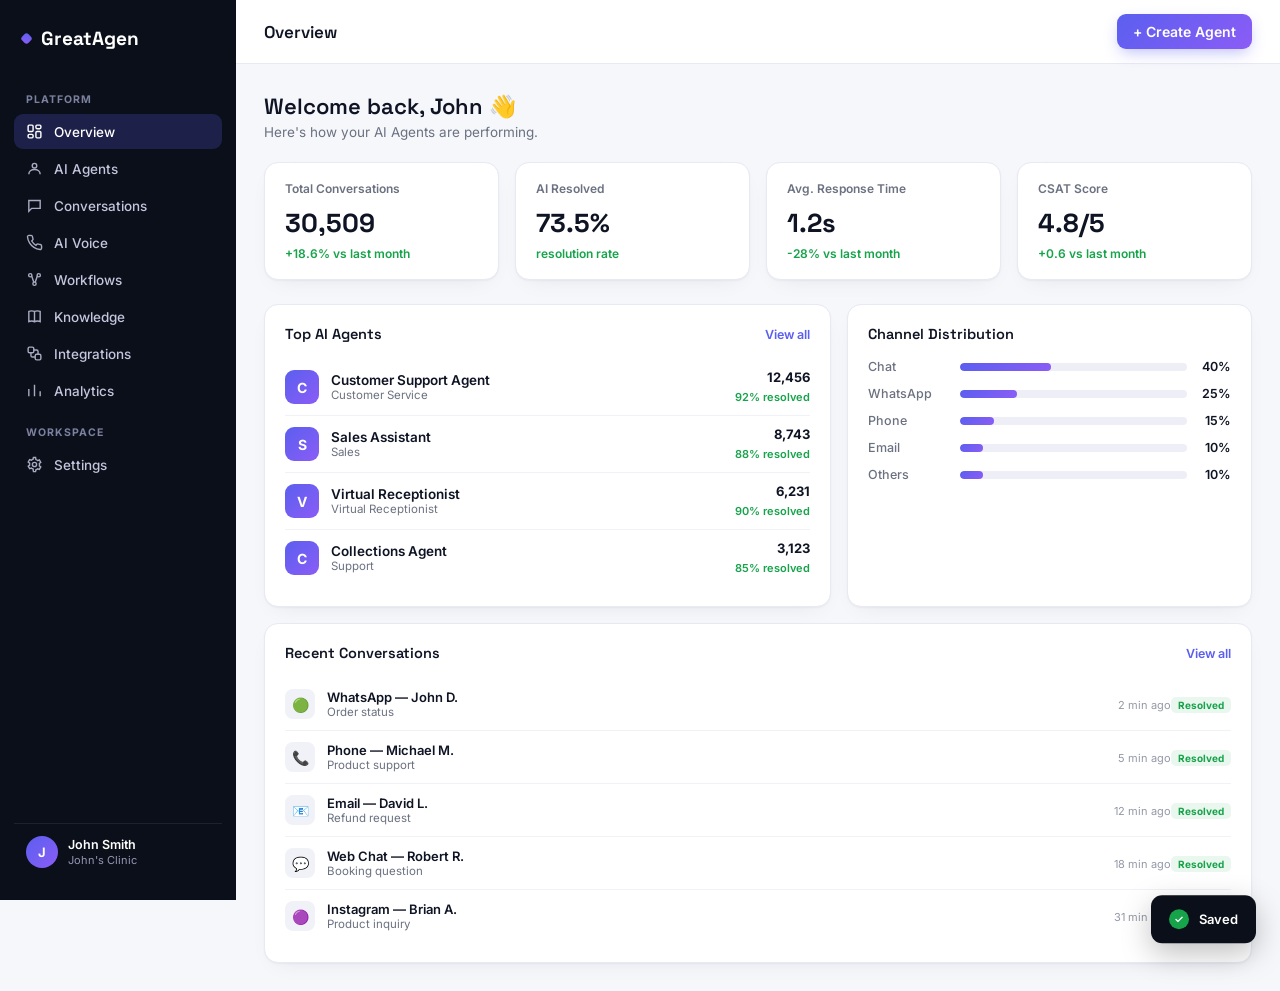
==== index.html @ 6d29c88a "Harden website knowledge extract against proxy 429 rate limits. Add multiple fetch fallbacks, short " ====
<!DOCTYPE html>
<html lang="en">
<head>
<meta charset="UTF-8">
<meta name="viewport" content="width=device-width, initial-scale=1.0">
<title>GreatAgen — Dashboard</title>
<link rel="preconnect" href="https://fonts.googleapis.com">
<link href="https://fonts.googleapis.com/css2?family=Space+Grotesk:wght@500;600;700&family=Inter:wght@400;500;600;700&display=swap" rel="stylesheet">
<link rel="stylesheet" href="css/styles.css">
</head>
<body>

<div id="screen-app">
  <aside class="sidebar">
    <div class="brand"><span class="dot"></span> GreatAgen</div>
    <div class="nav-group-label">Platform</div>
    <div class="nav-item active" data-page="overview" onclick="goPage('overview')">
      <svg viewBox="0 0 24 24" fill="none" stroke="currentColor" stroke-width="2"><rect x="3" y="3" width="7" height="9" rx="1.5"/><rect x="14" y="3" width="7" height="5" rx="1.5"/><rect x="14" y="12" width="7" height="9" rx="1.5"/><rect x="3" y="16" width="7" height="5" rx="1.5"/></svg>
      Overview
    </div>
    <div class="nav-item" data-page="agents" onclick="goPage('agents')">
      <svg viewBox="0 0 24 24" fill="none" stroke="currentColor" stroke-width="2"><circle cx="12" cy="8" r="3.2"/><path d="M4 20c0-4 3.5-6.5 8-6.5s8 2.5 8 6.5"/></svg>
      AI Agents
    </div>
    <div class="nav-item" data-page="conversations" onclick="goPage('conversations')">
      <svg viewBox="0 0 24 24" fill="none" stroke="currentColor" stroke-width="2"><path d="M4 5h16v11H8l-4 4V5z"/></svg>
      Conversations
    </div>
    <div class="nav-item" data-page="voice" onclick="goPage('voice')">
      <svg viewBox="0 0 24 24" fill="none" stroke="currentColor" stroke-width="2"><path d="M22 16.92v3a2 2 0 01-2.18 2 19.79 19.79 0 01-8.63-3.07 19.5 19.5 0 01-6-6 19.79 19.79 0 01-3.07-8.67A2 2 0 014.11 2h3a2 2 0 012 1.72c.127.96.361 1.903.7 2.81a2 2 0 01-.45 2.11L8.09 9.91a16 16 0 006 6l1.27-1.27a2 2 0 012.11-.45c.907.339 1.85.573 2.81.7A2 2 0 0122 16.92z"/></svg>
      AI Voice
    </div>
    <div class="nav-item" data-page="workflows" onclick="goPage('workflows')">
      <svg viewBox="0 0 24 24" fill="none" stroke="currentColor" stroke-width="2"><circle cx="6" cy="6" r="2.3"/><circle cx="18" cy="6" r="2.3"/><circle cx="12" cy="18" r="2.3"/><path d="M8 7l3 9M16 7l-3 9"/></svg>
      Workflows
    </div>
    <div class="nav-item" data-page="knowledge" onclick="goPage('knowledge')">
      <svg viewBox="0 0 24 24" fill="none" stroke="currentColor" stroke-width="2"><path d="M4 4.8c2.6-1 5.4-1 8 0v14.4c-2.6-1-5.4-1-8 0V4.8zM20 4.8c-2.6-1-5.4-1-8 0v14.4c2.6-1 5.4-1 8 0V4.8z"/></svg>
      Knowledge
    </div>
    <div class="nav-item" data-page="integrations" onclick="goPage('integrations')">
      <svg viewBox="0 0 24 24" fill="none" stroke="currentColor" stroke-width="2"><rect x="3" y="3" width="8" height="8" rx="2"/><rect x="13" y="13" width="8" height="8" rx="2"/><path d="M11 7h4a2 2 0 012 2v4M13 17H9a2 2 0 01-2-2V11"/></svg>
      Integrations
    </div>
    <div class="nav-item" data-page="analytics" onclick="goPage('analytics')">
      <svg viewBox="0 0 24 24" fill="none" stroke="currentColor" stroke-width="2"><path d="M4 20V10M12 20V4M20 20v-7"/></svg>
      Analytics
    </div>
    <div class="nav-group-label">Workspace</div>
    <div class="nav-item" data-page="settings" onclick="goPage('settings')">
      <svg viewBox="0 0 24 24" fill="none" stroke="currentColor" stroke-width="2"><circle cx="12" cy="12" r="3"/><path d="M19 12a7 7 0 00-.15-1.45l2-1.55-2-3.46-2.36.95a7 7 0 00-2.5-1.45L13.5 2h-3l-.5 2.54a7 7 0 00-2.5 1.45L5.15 5 3.15 8.46l2 1.55a7 7 0 000 2.9l-2 1.55 2 3.46 2.35-.95a7 7 0 002.5 1.45L10.5 22h3l.5-2.54a7 7 0 002.5-1.45l2.36.95 2-3.46-2-1.55c.1-.47.15-.96.15-1.45z"/></svg>
      Settings
    </div>
    <div class="sidebar-foot">
      <div class="avatar">J</div>
      <div class="who">John Smith<span>John's Clinic</span></div>
    </div>
  </aside>

  <div class="main">
    <div class="topbar">
      <h1 id="topbar-title">Overview</h1>
      <button class="btn btn-primary" style="width:auto; padding:9px 16px;" onclick="openWizard()">+ Create Agent</button>
    </div>

    <div class="page-content">

      <!-- OVERVIEW -->
      <div id="page-overview" class="page">
        <div class="page-header"><div><h2>Welcome back, John 👋</h2><p>Here's how your AI Agents are performing.</p></div></div>
        <div class="stat-grid">
          <div class="stat-card"><div class="label">Total Conversations</div><div class="value" id="kpi-conv">0</div><div class="delta up">+18.6% vs last month</div></div>
          <div class="stat-card"><div class="label">AI Resolved</div><div class="value">73.5%</div><div class="delta up">resolution rate</div></div>
          <div class="stat-card"><div class="label">Avg. Response Time</div><div class="value">1.2s</div><div class="delta up">-28% vs last month</div></div>
          <div class="stat-card"><div class="label">CSAT Score</div><div class="value">4.8/5</div><div class="delta up">+0.6 vs last month</div></div>
        </div>
        <div class="grid-2">
          <div class="card">
            <div class="card-head"><h3>Top AI Agents</h3><a onclick="goPage('agents')">View all</a></div>
            <div id="top-agents-list"></div>
          </div>
          <div class="card">
            <div class="card-head"><h3>Channel Distribution</h3></div>
            <div class="bar-row"><span class="bar-label">Chat</span><div class="bar-track"><div class="bar-fill" style="width:40%"></div></div><span class="bar-pct">40%</span></div>
            <div class="bar-row"><span class="bar-label">WhatsApp</span><div class="bar-track"><div class="bar-fill" style="width:25%"></div></div><span class="bar-pct">25%</span></div>
            <div class="bar-row"><span class="bar-label">Phone</span><div class="bar-track"><div class="bar-fill" style="width:15%"></div></div><span class="bar-pct">15%</span></div>
            <div class="bar-row"><span class="bar-label">Email</span><div class="bar-track"><div class="bar-fill" style="width:10%"></div></div><span class="bar-pct">10%</span></div>
            <div class="bar-row"><span class="bar-label">Others</span><div class="bar-track"><div class="bar-fill" style="width:10%"></div></div><span class="bar-pct">10%</span></div>
          </div>
        </div>
        <div class="card" style="margin-top:16px;">
          <div class="card-head"><h3>Recent Conversations</h3><a onclick="goPage('conversations')">View all</a></div>
          <div id="recent-conv-list"></div>
        </div>
      </div>

      <!-- AGENTS LIST -->
      <div id="page-agents" class="page hidden">
        <div class="page-header">
          <div><h2>AI Agents</h2><p>Create and manage the agents working for your business.</p></div>
          <button class="btn btn-primary" style="width:auto; padding:10px 18px;" onclick="openWizard()">+ Create Agent</button>
        </div>
        <div class="agents-grid" id="agents-grid"></div>
      </div>

      <!-- AGENT DETAIL -->
      <div id="page-agent-detail" class="page hidden">
        <div class="back-link" onclick="goPage('agents')">← Back to AI Agents</div>
        <div class="detail-header">
          <div class="detail-avatar" id="detail-avatar">C</div>
          <div>
            <h2 id="detail-name">Agent Name</h2>
            <div class="sub" id="detail-sub">Role · Industry</div>
          </div>
          <button class="btn btn-danger btn-sm" style="margin-left:auto;" onclick="deleteAgent(activeDetailId)">Delete agent</button>
        </div>
        <div class="detail-tabs">
          <button class="detail-tab active" data-tab="edit" onclick="detailTab('edit')">Edit</button>
          <button class="detail-tab" data-tab="channels" onclick="detailTab('channels')">Channels</button>
          <button class="detail-tab" data-tab="voice" onclick="detailTab('voice')">Voice</button>
          <button class="detail-tab" data-tab="knowledge" onclick="detailTab('knowledge')">Knowledge</button>
          <button class="detail-tab" data-tab="analytics" onclick="detailTab('analytics')">Analytics</button>
        </div>

        <div class="detail-tab-panel active" id="tab-edit">
          <div class="wizard-body" style="padding:0; grid-template-columns:1.35fr 1fr;">
            <div>
              <div class="row-2">
                <div class="field"><label>Agent name</label><input type="text" id="e-name"></div>
                <div class="field"><label>Role</label>
                  <select id="e-role" onchange="editPreviewUpdate()">
                    <option>Customer Service</option><option>Sales</option>
                    <option>Inbound Call Agent</option><option>Outbound Call Agent</option>
                    <option>Virtual Receptionist</option>
                    <option>Receptionist</option><option>HR</option><option>Appointment Booking</option>
                    <option>Support</option><option>Task Manager</option>
                  </select>
                </div>
              </div>
              <div class="row-2">
                <div class="field"><label>Industry</label>
                  <select id="e-industry" onchange="editPreviewUpdate()">
                    <option>Restaurant</option><option>Clinic</option><option>Real Estate</option><option>E-commerce</option>
                    <option>Education</option><option>Legal</option><option>Finance</option><option>Construction</option>
                  </select>
                </div>
                <div class="field"><label>Language</label>
                  <select id="e-lang" onchange="editPreviewUpdate()">
                    <option>English</option><option>English (UK)</option><option>Urdu</option><option>Arabic</option><option>Spanish</option><option>French</option>
                  </select>
                </div>
              </div>
              <div class="field"><label>Voice</label>
                <select id="e-voice" onchange="editPreviewUpdate()">
                  <option>Emma (Natural)</option><option>James (Professional)</option><option>Sofia (Friendly)</option><option>Marcus (Calm)</option>
                </select>
              </div>
              <button class="btn btn-primary" style="width:auto; padding:11px 22px;" onclick="saveEdit()">Save changes</button>
            </div>
            <div class="preview-panel">
              <div class="preview-panel-label" id="e-preview-label">Live Preview</div>
              <div class="preview-chat" id="e-preview-chat">
                <div class="ph"><span class="role-name" id="e-preview-voice">Emma</span>&nbsp;· <span id="e-preview-lang">English</span></div>
                <div class="pb" id="e-preview-body"></div>
              </div>
              <div class="preview-call hidden" id="e-preview-call">
                <div class="pv-call-inner">
                  <div class="pv-call-pulse" aria-hidden="true"></div>
                  <div class="pv-call-dir" id="e-call-dir">Incoming Call</div>
                  <div class="pv-call-number" id="e-call-number">+1 (555) 010-2001</div>
                  <div class="pv-call-agent" id="e-call-agent">Emma · English</div>
                  <div class="pv-call-status" id="e-call-status">Ringing…</div>
                  <div class="pv-call-transcript" id="e-call-transcript"></div>
                  <div class="pv-call-actions" id="e-call-actions">
                    <span class="pv-call-pill decline">Decline</span>
                    <span class="pv-call-pill accept">Accept</span>
                  </div>
                </div>
              </div>
            </div>
          </div>
        </div>

        <div class="detail-tab-panel" id="tab-channels">
          <div class="demo-banner" id="channels-demo-banner">Demo mode — WhatsApp send/receive is simulated for client demos. Production needs Meta Cloud API.</div>

          <!-- Call agents: Voice / Phone connect (no website chat embed) -->
          <div id="channels-voice-connect" class="hidden">
            <div class="voice-enable-bar card">
              <div class="voice-enable-left">
                <div class="voice-logo">📞</div>
                <div>
                  <h3>Voice connect <span class="soon-pill" style="background:#EEF0FF;color:var(--indigo);">Demo</span></h3>
                  <p class="hint-text" style="margin:4px 0 0;" id="ch-voice-lead">Connect this call agent to inbound answering and outbound dialing.</p>
                </div>
              </div>
              <div class="voice-enable-actions">
                <label class="voice-toggle"><input type="checkbox" id="ch-voice-inbound" onchange="toggleVoiceInbound(this.checked)"> Inbound</label>
                <label class="voice-toggle"><input type="checkbox" id="ch-voice-outbound" onchange="toggleVoiceOutbound(this.checked)"> Outbound</label>
                <span class="wa-status" id="ch-voice-status-pill">Off</span>
              </div>
            </div>
            <div class="grid-2" style="margin-top:16px;">
              <div class="card">
                <div class="card-head"><h3>Phone number (demo)</h3></div>
                <p class="hint-text" style="margin-top:0;">Demo DID for this call agent. Production would provision a real number via Twilio or similar.</p>
                <div class="field" style="margin-top:12px;">
                  <label>Assigned number</label>
                  <input type="text" id="ch-voice-phone" value="+1 (555) 010-VOICE" readonly>
                </div>
                <div class="embed-meta" id="ch-voice-meta" style="margin-top:12px;"></div>
              </div>
              <div class="card">
                <div class="card-head"><h3>Test calls</h3></div>
                <p class="hint-text" style="margin-top:0;">Simulate live voice sessions — results appear as Phone threads in the omni inbox.</p>
                <div class="embed-actions" style="margin-top:14px;">
                  <button class="btn btn-primary btn-sm" id="ch-sim-in" onclick="simulateIncomingCall()">Simulate incoming call</button>
                  <button class="btn btn-outline btn-sm" id="ch-sim-out" onclick="simulateOutboundCall()">Simulate outbound call</button>
                </div>
                <div class="embed-actions" style="margin-top:8px;">
                  <button class="btn btn-ghost btn-sm" onclick="detailTab('voice')">Open Voice tab</button>
                  <button class="btn btn-ghost btn-sm" onclick="goPage('voice')">Open AI Voice</button>
                  <button class="btn btn-ghost btn-sm" onclick="goPage('conversations')">Open omni inbox</button>
                </div>
              </div>
            </div>
          </div>

          <!-- Messaging agents: website embed + WhatsApp -->
          <div id="channels-messaging">
            <div class="grid-2" style="margin-bottom:16px;">
              <div class="card">
                <div class="card-head"><h3>Website embed</h3></div>
                <p class="hint-text" style="margin-top:0;">Paste this code before <code>&lt;/body&gt;</code> on your website. A chat widget will appear for this agent.</p>
                <div class="field" style="margin-top:14px;">
                  <label>Embed code</label>
                  <textarea id="embed-code" class="embed-code" readonly rows="4"></textarea>
                </div>
                <div class="embed-actions">
                  <button class="btn btn-primary btn-sm" onclick="copyEmbedCode()">Copy embed code</button>
                  <a class="btn btn-outline btn-sm" id="embed-preview-link" href="widget-demo.html" target="_blank" rel="noopener">Open live preview</a>
                </div>
                <div class="embed-meta" id="embed-meta"></div>
              </div>
              <div class="card">
                <div class="card-head"><h3>Widget preview</h3></div>
                <p class="hint-text" style="margin-top:0;">How the chat bubble looks on your site.</p>
                <div class="widget-preview-frame" id="widget-preview-frame">
                  <div class="wp-site">
                    <div class="wp-bar"></div>
                    <div class="wp-lines"><span></span><span></span><span></span></div>
                  </div>
                  <button type="button" class="wp-bubble" id="wp-bubble" aria-label="Open chat">💬</button>
                  <div class="wp-chat hidden" id="wp-chat">
                    <div class="wp-chat-head">
                      <div>
                        <div class="wp-chat-title" id="wp-chat-title">Agent</div>
                        <div class="wp-chat-sub" id="wp-chat-sub">Online</div>
                      </div>
                      <button type="button" class="wp-chat-close" onclick="toggleWidgetPreview(false)">✕</button>
                    </div>
                    <div class="wp-chat-body" id="wp-chat-body"></div>
                    <div class="wp-chat-foot">
                      <input type="text" id="wp-chat-input" placeholder="Type a message…" onkeydown="if(event.key==='Enter')sendWidgetPreview()">
                      <button type="button" class="btn btn-primary btn-sm" onclick="sendWidgetPreview()">Send</button>
                    </div>
                  </div>
                </div>
              </div>
            </div>
            <div class="card wa-connect-card">
              <div class="wa-connect-top">
                <div class="wa-logo">WA</div>
                <div>
                  <h3>WhatsApp <span class="soon-pill" style="background:#E8F8EF;color:#128C7E;">Demo</span></h3>
                  <p class="hint-text" style="margin:4px 0 0;">Connect a demo number so this omni agent can send &amp; receive WhatsApp messages in the inbox.</p>
                </div>
                <div class="wa-status" id="wa-status-pill">Disconnected</div>
              </div>
              <div class="row-2" style="margin-top:16px;">
                <div class="field" style="margin-bottom:0;">
                  <label>Business phone (demo)</label>
                  <input type="text" id="wa-phone" placeholder="+1 555 010 2001">
                </div>
                <div class="field" style="margin-bottom:0;">
                  <label>Auto-reply with AI</label>
                  <select id="wa-autoreply">
                    <option value="on">On — reply from knowledge</option>
                    <option value="off">Off — manual only</option>
                  </select>
                </div>
              </div>
              <div class="embed-actions" style="margin-top:14px;">
                <button class="btn btn-primary btn-sm" id="wa-connect-btn" onclick="toggleWhatsAppDemo()">Connect WhatsApp</button>
                <button class="btn btn-outline btn-sm" onclick="simulateWhatsAppIncoming()">Simulate incoming message</button>
                <button class="btn btn-ghost btn-sm" onclick="goPage('conversations')">Open omni inbox</button>
              </div>
            </div>
          </div>
        </div>
        <div class="detail-tab-panel" id="tab-voice">
          <div class="demo-banner">Demo mode — AI Voice First is simulated for client demos. Production needs a telephony provider (e.g. Twilio).</div>
          <div class="voice-enable-bar card">
            <div class="voice-enable-left">
              <div class="voice-logo">📞</div>
              <div>
                <h3>AI Voice First <span class="soon-pill" style="background:#EEF0FF;color:var(--indigo);">Demo</span></h3>
                <p class="hint-text" style="margin:4px 0 0;">Enable inbound answering and outbound campaigns for this agent.</p>
              </div>
            </div>
            <div class="voice-enable-actions">
              <label class="voice-toggle"><input type="checkbox" id="voice-inbound-toggle" onchange="toggleVoiceInbound(this.checked)"> Inbound</label>
              <label class="voice-toggle"><input type="checkbox" id="voice-outbound-toggle" onchange="toggleVoiceOutbound(this.checked)"> Outbound</label>
              <span class="wa-status" id="voice-status-pill">Off</span>
            </div>
          </div>
          <div class="grid-2" style="margin-top:16px;">
            <div class="card">
              <div class="card-head"><h3>Inbound Calls</h3></div>
              <ul class="voice-feature-list">
                <li>Answers incoming calls</li>
                <li>Understands natural language</li>
                <li>Identifies the caller</li>
                <li>Speaks with natural human-like voice</li>
                <li>Executes business actions</li>
                <li>Transfers to human when needed</li>
                <li>Summarizes &amp; updates systems</li>
              </ul>
              <div class="embed-actions" style="margin-top:14px;">
                <button class="btn btn-primary btn-sm" onclick="simulateIncomingCall()">Simulate incoming call</button>
              </div>
            </div>
            <div class="card">
              <div class="card-head"><h3>Outbound Calls</h3></div>
              <ul class="voice-feature-list">
                <li>Sales campaigns</li>
                <li>Lead follow-ups</li>
                <li>Appointment scheduling</li>
                <li>Reminders</li>
                <li>Collections</li>
                <li>Satisfaction surveys</li>
                <li>Subscription renewals</li>
                <li>Post-purchase follow-ups</li>
              </ul>
              <div class="embed-actions" style="margin-top:14px;">
                <button class="btn btn-outline btn-sm" onclick="simulateOutboundCall()">Simulate outbound call</button>
              </div>
            </div>
          </div>
          <div class="card" style="margin-top:16px;">
            <div class="card-head">
              <h3>Call Campaign</h3>
              <span class="soon-pill" style="background:#EEF0FF;color:var(--indigo); margin-left:0;">Demo</span>
            </div>
            <div class="campaign-grid">
              <div class="campaign-stat"><span class="cl">Campaign</span><b id="camp-name">Renewal Campaign</b></div>
              <div class="campaign-stat"><span class="cl">Audience</span><b id="camp-audience">Expiring in 30 days</b></div>
              <div class="campaign-stat"><span class="cl">Total Calls</span><b id="camp-total">1,250</b></div>
              <div class="campaign-stat"><span class="cl">Completed</span><b id="camp-done">1,024 <span class="pct">(82%)</span></b></div>
              <div class="campaign-stat"><span class="cl">Successful</span><b id="camp-ok">627 <span class="pct">(50%)</span></b></div>
            </div>
            <div class="field" style="margin-top:14px; max-width:320px;">
              <label>Campaign type</label>
              <select id="camp-type" onchange="updateCampaignType()">
                <option>Renewal Campaign</option>
                <option>Lead Follow-up</option>
                <option>Appointment Reminders</option>
                <option>Collections</option>
                <option>Satisfaction Survey</option>
              </select>
            </div>
            <div class="embed-actions" style="margin-top:14px;">
              <button class="btn btn-primary btn-sm" id="camp-start-btn" onclick="startCallCampaign()">Start Campaign</button>
              <button class="btn btn-ghost btn-sm" onclick="goPage('conversations')">View call logs in inbox</button>
            </div>
            <p class="hint-text" id="camp-run-note" style="display:none;">Campaign running (demo) — call results appear in Omni inbox as Phone threads.</p>
          </div>
        </div>
        <div class="detail-tab-panel" id="tab-knowledge">
          <div class="card">
            <div class="card-head"><h3>Knowledge sources</h3></div>
            <div id="detail-source-list"></div>
            <div class="field" style="margin-top:16px;">
              <label>Website URL</label>
              <div class="url-row">
                <input type="url" id="detail-url" placeholder="https://yourbusiness.com" onkeydown="if(event.key==='Enter')addDetailUrl()">
                <button class="btn btn-primary btn-sm" id="detail-url-btn" onclick="addDetailUrl()">Extract</button>
              </div>
            </div>
            <div class="dropzone" style="margin-top:10px;" onclick="document.getElementById('detail-file').click()">
              <b>Click to upload, or drag file here</b>
              PDF or DOCX — up to 20MB
            </div>
            <input type="file" id="detail-file" class="hidden" onchange="addDetailFile(event)">
            <div class="field" style="margin-top:18px;">
              <label>Ask this agent</label>
              <div class="url-row">
                <input type="text" id="detail-ask" placeholder="Ask using extracted website content…" onkeydown="if(event.key==='Enter')askDetailKnowledge()">
                <button class="btn btn-outline btn-sm" onclick="askDetailKnowledge()">Ask</button>
              </div>
            </div>
            <div class="kb-answer" id="detail-kb-answer" style="display:none;"></div>
          </div>
        </div>
        <div class="detail-tab-panel" id="tab-analytics">
          <div class="stat-grid">
            <div class="stat-card"><div class="label">Conversations Handled</div><div class="value" id="an-conv">—</div></div>
            <div class="stat-card"><div class="label">Resolution Rate</div><div class="value" id="an-rate">—</div></div>
            <div class="stat-card"><div class="label">Avg. Response Time</div><div class="value">1.2s</div></div>
            <div class="stat-card"><div class="label">CSAT Score</div><div class="value">4.7/5</div></div>
          </div>
        </div>
      </div>

      <!-- CONVERSATIONS / OMNI INBOX -->
      <div id="page-conversations" class="page hidden">
        <div class="page-header">
          <div>
            <h2>Omni inbox</h2>
            <p>One agent inbox across Web Chat, WhatsApp, Email &amp; more.</p>
          </div>
          <button class="btn btn-outline btn-sm" onclick="simulateWhatsAppIncoming(true)">+ Simulate WhatsApp</button>
        </div>
        <div class="omni-shell">
          <aside class="omni-sidebar">
            <div class="omni-filters" id="omni-filters">
              <button class="omni-filter active" data-filter="all" onclick="setOmniFilter('all')">All</button>
              <button class="omni-filter" data-filter="WhatsApp" onclick="setOmniFilter('WhatsApp')">WhatsApp</button>
              <button class="omni-filter" data-filter="Phone" onclick="setOmniFilter('Phone')">Phone</button>
              <button class="omni-filter" data-filter="Web Chat" onclick="setOmniFilter('Web Chat')">Web</button>
              <button class="omni-filter" data-filter="Email" onclick="setOmniFilter('Email')">Email</button>
              <button class="omni-filter" data-filter="Instagram" onclick="setOmniFilter('Instagram')">IG</button>
            </div>
            <div class="omni-thread-list" id="omni-thread-list"></div>
          </aside>
          <section class="omni-chat" id="omni-chat">
            <div class="omni-empty" id="omni-empty">
              <b>Select a conversation</b>
              <span>Omni inbox shows every channel in one place. Connect WhatsApp on an agent to demo send &amp; receive.</span>
            </div>
            <div class="omni-active hidden" id="omni-active">
              <div class="omni-chat-head" id="omni-chat-head"></div>
              <div class="omni-chat-body" id="omni-chat-body"></div>
              <div class="omni-chat-foot">
                <input type="text" id="omni-reply" placeholder="Reply as the AI agent…" onkeydown="if(event.key==='Enter')sendOmniReply()">
                <button class="btn btn-primary btn-sm" onclick="sendOmniReply()">Send</button>
              </div>
            </div>
          </section>
        </div>
      </div>

      <!-- AI VOICE / AI CALL AGENT -->
      <div id="page-voice" class="page hidden">
        <div class="page-header voice-page-header">
          <div>
            <h2 class="voice-page-title"><span class="voice-step-badge">3</span> AI Voice First</h2>
            <p>Inbound answering, outbound campaigns, and call agents — demo workspace for client presentations.</p>
          </div>
          <div class="field voice-agent-field">
            <label>Call agent</label>
            <select id="vp-agent" onchange="onVoicePageAgentChange()"></select>
          </div>
        </div>
        <div class="demo-banner">Demo mode — calls are simulated. Production needs a telephony provider (e.g. Twilio).</div>
        <div class="voice-first-layout">
          <div class="voice-col voice-col-inbound">
            <div class="voice-col-body">
              <h3>Inbound Calls</h3>
              <ul class="voice-check-list">
                <li>Answers incoming calls</li>
                <li>Understands natural language</li>
                <li>Identifies the caller</li>
                <li>Speaks with natural human-like voice</li>
                <li>Executes business actions</li>
                <li>Transfers to human when needed</li>
                <li>Summarizes &amp; updates systems</li>
              </ul>
            </div>
            <button class="btn btn-primary voice-col-btn" onclick="simulateIncomingCallFromPage()">Simulate incoming call</button>
          </div>

          <div class="voice-phone-wrap" aria-hidden="true">
            <div class="voice-phone-orb">
              <span class="ring r1"></span>
              <span class="ring r2"></span>
              <span class="ring r3"></span>
              <div class="voice-phone-core">
                <svg viewBox="0 0 24 24" width="34" height="34" fill="none" stroke="#fff" stroke-width="2" stroke-linecap="round" stroke-linejoin="round"><path d="M22 16.92v3a2 2 0 01-2.18 2 19.79 19.79 0 01-8.63-3.07 19.5 19.5 0 01-6-6 19.79 19.79 0 01-3.07-8.67A2 2 0 014.11 2h3a2 2 0 012 1.72c.127.96.361 1.903.7 2.81a2 2 0 01-.45 2.11L8.09 9.91a16 16 0 006 6l1.27-1.27a2 2 0 012.11-.45c.907.339 1.85.573 2.81.7A2 2 0 0122 16.92z"/></svg>
              </div>
            </div>
          </div>

          <div class="voice-col voice-col-outbound">
            <div class="voice-col-body">
              <h3>Outbound Calls</h3>
              <ul class="voice-check-list">
                <li>Sales campaigns</li>
                <li>Lead follow-ups</li>
                <li>Appointment scheduling</li>
                <li>Reminders</li>
                <li>Collections</li>
                <li>Satisfaction surveys</li>
                <li>Subscription renewals</li>
                <li>Post-purchase follow-ups</li>
              </ul>
            </div>
            <button class="btn btn-outline voice-col-btn" onclick="simulateOutboundCallFromPage()">Simulate outbound call</button>
          </div>

          <div class="voice-campaign-card">
            <h3>Call Campaign</h3>
            <div class="voice-campaign-rows">
              <div class="vcr"><span>Campaign</span><b id="vp-camp-name">Renewal Campaign</b></div>
              <div class="vcr"><span>Audience</span><b id="vp-camp-audience">Expiring in 30 days</b></div>
              <div class="vcr"><span>Total Calls</span><b id="vp-camp-total">1,250</b></div>
              <div class="vcr"><span>Completed</span><b id="vp-camp-done">1,024 (82%)</b></div>
              <div class="vcr"><span>Successful</span><b id="vp-camp-ok">627 (50%)</b></div>
            </div>
            <div class="field voice-camp-type-field">
              <label>Campaign type</label>
              <select id="vp-camp-type" onchange="updateCampaignTypeFromPage()">
                <option>Renewal Campaign</option>
                <option>Lead Follow-up</option>
                <option>Appointment Reminders</option>
                <option>Collections</option>
                <option>Satisfaction Survey</option>
              </select>
            </div>
            <button class="btn btn-primary voice-campaign-btn" id="vp-camp-start-btn" onclick="startCallCampaignFromPage()">Start Campaign</button>
            <p class="hint-text" id="vp-camp-run-note" style="display:none;">Campaign running (demo) — results appear in Omni inbox as Phone threads.</p>
          </div>
        </div>
      </div>

      <!-- WORKFLOWS -->
      <div id="page-workflows" class="page hidden">
        <div class="page-header"><div><h2>Workflows</h2><p>Automate what happens after your agent replies.</p></div></div>
        <div class="placeholder-card"><b>No-code workflow builder</b>Drag, drop and connect actions — coming to this workspace soon.</div>
      </div>

      <!-- KNOWLEDGE -->
      <div id="page-knowledge" class="page hidden">
        <div class="page-header"><div><h2>Knowledge</h2><p>Add website URLs — agents extract content and answer from it.</p></div></div>
        <div class="grid-2">
          <div class="card">
            <div class="card-head"><h3>Add website URL</h3></div>
            <div class="field">
              <label>Assign to agent</label>
              <select id="kb-agent"></select>
            </div>
            <div class="url-row">
              <input type="url" id="kb-url" placeholder="https://yourbusiness.com" onkeydown="if(event.key==='Enter')addKnowledgeUrl()">
              <button class="btn btn-primary btn-sm" id="kb-url-btn" onclick="addKnowledgeUrl()">Extract</button>
            </div>
            <p class="hint-text">GreatAgen fetches the page, extracts readable text, and uses it for answers.</p>
            <div class="card-head" style="margin-top:18px;"><h3>Knowledge sources</h3></div>
            <div id="knowledge-list"></div>
          </div>
          <div class="card">
            <div class="card-head"><h3>Ask from knowledge</h3></div>
            <p class="hint-text" style="margin-top:0;">Ask a question — the agent answers from extracted website content.</p>
            <div class="field">
              <label>Agent</label>
              <select id="kb-ask-agent" onchange="clearKbAnswer()"></select>
            </div>
            <div class="url-row">
              <input type="text" id="kb-ask" placeholder="e.g. What are your opening hours?" onkeydown="if(event.key==='Enter')askKnowledge()">
              <button class="btn btn-primary btn-sm" onclick="askKnowledge()">Ask</button>
            </div>
            <div class="kb-answer" id="kb-answer">
              <div class="kb-answer-empty">Answers from your website content will appear here.</div>
            </div>
          </div>
        </div>
      </div>

      <!-- INTEGRATIONS -->
      <div id="page-integrations" class="page hidden">
        <div class="page-header"><div><h2>Integrations</h2><p>Connected channels and systems for each AI agent.</p></div></div>
        <div class="agents-grid" id="integrations-agents-grid"></div>
      </div>

      <!-- ANALYTICS -->
      <div id="page-analytics" class="page hidden">
        <div class="page-header"><div><h2>Analytics</h2><p>Monitor performance and improve over time.</p></div></div>
        <div class="stat-grid">
          <div class="stat-card"><div class="label">Total Conversations</div><div class="value">0</div><div class="delta up">+18.6%</div></div>
          <div class="stat-card"><div class="label">AI Resolved</div><div class="value">73.5%</div><div class="delta up">resolution rate</div></div>
          <div class="stat-card"><div class="label">Conversion Rate</div><div class="value">18.6%</div><div class="delta up">+12%</div></div>
          <div class="stat-card"><div class="label">CSAT Score</div><div class="value">4.8/5</div><div class="delta up">+0.6</div></div>
        </div>
        <div class="card">
          <div class="card-head"><h3>AI Recommendations</h3></div>
          <div style="font-size:13px; line-height:2; color:var(--text);">
            • Add more knowledge about shipping policies<br>• Improve response time for product support<br>• Consider automation for refund requests
          </div>
        </div>
      </div>

      <!-- SETTINGS -->
      <div id="page-settings" class="page hidden">
        <div class="page-header"><div><h2>Settings</h2><p>Workspace and account preferences.</p></div></div>
        <div class="placeholder-card"><b>Workspace settings</b>Billing, team members and security settings will appear here.</div>
      </div>

    </div>
  </div>
</div>

<!-- ============ CREATE AGENT WIZARD ============ -->
<div id="wizard-overlay" class="hidden">
  <div class="wizard">
    <div class="wizard-head">
      <h3>Create New Agent</h3>
      <button class="wizard-close" onclick="closeWizard()">✕</button>
    </div>
    <div class="steps">
      <div class="step active" data-step="1"><span class="num">1</span> Role</div>
      <div class="step" data-step="2"><span class="num">2</span> Knowledge</div>
      <div class="step" data-step="3"><span class="num">3</span> Settings</div>
    </div>

    <div class="wizard-body">
      <div style="grid-column:1/2;">

        <!-- STEP 1: ROLE -->
        <div class="wiz-panel active" id="wiz-1">
          <div class="field"><label>Agent name</label><input type="text" id="w-name" placeholder="e.g. Front Desk Assistant" oninput="livePreviewUpdate()"></div>
          <div class="field">
            <label>Choose a role</label>
            <div class="role-grid" id="role-grid">
              <div class="role-opt" data-role="Customer Service"><div class="ic">🎧</div><div class="t">Customer Service</div></div>
              <div class="role-opt" data-role="Sales"><div class="ic">💼</div><div class="t">Sales</div></div>
              <div class="role-opt" data-role="Inbound Call Agent"><div class="ic">📞</div><div class="t">Inbound Call Agent</div></div>
              <div class="role-opt" data-role="Outbound Call Agent"><div class="ic">📲</div><div class="t">Outbound Call Agent</div></div>
              <div class="role-opt" data-role="Virtual Receptionist"><div class="ic">🏢</div><div class="t">Virtual Receptionist</div></div>
              <div class="role-opt" data-role="Task Manager"><div class="ic">✅</div><div class="t">Task Manager</div></div>
              <div class="role-opt" data-role="HR"><div class="ic">🧑‍💼</div><div class="t">HR</div></div>
              <div class="role-opt" data-role="Appointment Booking"><div class="ic">📅</div><div class="t">Appointment Booking</div></div>
              <div class="role-opt" data-role="Support"><div class="ic">🛠️</div><div class="t">Support</div></div>
              <div class="role-opt" data-role="Receptionist"><div class="ic">🛎️</div><div class="t">Receptionist</div></div>
            </div>
          </div>
        </div>

        <!-- STEP 2: KNOWLEDGE -->
        <div class="wiz-panel" id="wiz-2">
          <p style="font-size:13px; color:var(--muted); margin-top:0;" id="wiz-knowledge-hint">Add a website URL or upload files so your agent can answer from your content. If Extract hits a rate limit, wait a few seconds and try again — or upload a PDF/DOC instead.</p>
          <div class="field">
            <label>Website URL</label>
            <div class="url-row">
              <input type="url" id="w-url" placeholder="https://yourbusiness.com" onkeydown="if(event.key==='Enter')addWizardUrl()">
              <button class="btn btn-primary btn-sm" id="w-url-btn" onclick="addWizardUrl()">Extract</button>
            </div>
          </div>
          <div class="dropzone" onclick="document.getElementById('w-file').click()">
            <b>Click to upload, or drag file here</b>
            PDF or DOCX — up to 20MB
          </div>
          <input type="file" id="w-file" class="hidden" onchange="addFileSource(event)">
          <div class="source-list" id="source-list"></div>
        </div>

        <!-- STEP 3: SETTINGS -->
        <div class="wiz-panel" id="wiz-3">
          <div class="row-2">
            <div class="field">
              <label>Industry</label>
              <select id="w-industry" onchange="livePreviewUpdate()">
                <option>Restaurant</option><option>Clinic</option><option>Real Estate</option><option>E-commerce</option>
                <option>Education</option><option>Legal</option><option>Finance</option><option>Construction</option>
              </select>
            </div>
            <div class="field">
              <label>Language</label>
              <select id="w-lang" onchange="livePreviewUpdate()">
                <option>English</option><option>English (UK)</option><option>Urdu</option><option>Arabic</option><option>Spanish</option><option>French</option>
              </select>
            </div>
          </div>
          <div class="field">
            <label>Voice</label>
            <select id="w-voice" onchange="livePreviewUpdate()">
              <option>Emma (Natural)</option><option>James (Professional)</option><option>Sofia (Friendly)</option><option>Marcus (Calm)</option>
            </select>
          </div>
        </div>

      </div>

      <!-- PERSISTENT LIVE PREVIEW -->
      <div class="preview-panel">
        <div class="preview-panel-label" id="pv-label">Live Preview</div>
        <div class="preview-chat" id="pv-chat">
          <div class="ph"><span class="role-name" id="pv-voice">Emma</span>&nbsp;· <span id="pv-lang">English</span></div>
          <div class="pb" id="pv-body"></div>
        </div>
        <div class="preview-call hidden" id="pv-call">
          <div class="pv-call-inner">
            <div class="pv-call-pulse" aria-hidden="true"></div>
            <div class="pv-call-dir" id="pv-call-dir">Incoming Call</div>
            <div class="pv-call-number" id="pv-call-number">+1 (555) 010-2001</div>
            <div class="pv-call-agent" id="pv-call-agent">Emma · English</div>
            <div class="pv-call-status" id="pv-call-status">Ringing…</div>
            <div class="pv-call-transcript" id="pv-call-transcript"></div>
            <div class="pv-call-actions" id="pv-call-actions">
              <span class="pv-call-pill decline">Decline</span>
              <span class="pv-call-pill accept">Accept</span>
            </div>
          </div>
        </div>
        <div class="preview-meta">
          <span class="chip" id="pv-role-chip">Role: —</span>
          <span class="chip" id="pv-industry-chip">Industry: Restaurant</span>
        </div>
      </div>
    </div>

    <div class="wizard-foot">
      <button class="btn btn-ghost" id="wiz-back" onclick="wizBack()">Back</button>
      <div class="right-btns" id="wiz-right-btns">
        <button class="btn btn-primary" id="wiz-next" style="width:auto; padding:11px 24px;" onclick="wizNext()">Continue</button>
      </div>
    </div>
  </div>
</div>

<!-- ============ TRY DEMO MODAL ============ -->
<div id="demo-overlay" class="hidden">
  <div class="demo-modal">
    <div class="ph">
      <div><div class="t" id="demo-title">Try Demo</div><div class="s" id="demo-sub">Customer Service · Restaurant</div></div>
      <button class="close" onclick="closeDemoModal()">✕</button>
    </div>
    <div class="demo-body" id="demo-body"></div>
    <div class="demo-foot"><button class="btn btn-outline btn-sm" onclick="closeDemoModal()">Close preview</button></div>
  </div>
</div>

<!-- Incoming call modal (demo) -->
<div id="call-overlay" class="hidden">
  <div class="call-modal">
    <div class="call-pulse"></div>
    <div class="call-label" id="call-dir-label">Incoming Call</div>
    <div class="call-number" id="call-number">+1 (555) 123-4567</div>
    <div class="call-agent" id="call-agent-name">GreatAgen</div>
    <div class="call-actions" id="call-actions">
      <button class="call-btn decline" onclick="declineIncomingCall()">Decline</button>
      <button class="call-btn accept" onclick="acceptIncomingCall()">Accept</button>
    </div>
    <div class="call-live hidden" id="call-live">
      <div class="call-timer" id="call-timer">00:00</div>
      <p class="call-transcript" id="call-transcript"></p>
      <button class="btn btn-outline btn-sm" onclick="endActiveCall()">End call</button>
    </div>
  </div>
</div>

<div class="toast" id="toast"><span class="ic">✓</span><span id="toast-text">Saved</span></div>
<script src="js/app.js"></script>
</body>
</html>
---- css/styles.css ----
:root{
    --ink:#0B0F19; --indigo:#5B5FEF; --violet:#8B5CF6;
    --grad: linear-gradient(135deg,#5B5FEF 0%,#8B5CF6 100%);
    --bg:#F6F7FB; --card:#FFFFFF; --line:#E7E9F3; --text:#0F1424;
    --muted:#6B7180; --muted-2:#9498A6; --green:#16A34A; --green-bg:#EAF7EE;
    --amber:#D97706; --amber-bg:#FFF3E0; --red:#DC2626;
    --radius:14px; --shadow: 0 1px 2px rgba(15,20,36,0.04), 0 8px 24px -12px rgba(15,20,36,0.10);
  }
  *{box-sizing:border-box;}
  html,body{margin:0;padding:0;}
  body{font-family:'Inter',system-ui,sans-serif;background:var(--bg);color:var(--text);-webkit-font-smoothing:antialiased;}
  h1,h2,h3,h4,.brand{font-family:'Space Grotesk',system-ui,sans-serif;}
  button{font-family:inherit;cursor:pointer;}
  input,select{font-family:inherit;}
  a{text-decoration:none;color:inherit;cursor:pointer;}
  .hidden{display:none !important;}

  /* ---------- APP SHELL ---------- */
  #screen-app{display:flex; min-height:100vh;}
  .sidebar{width:236px; background:var(--ink); color:#fff; flex-shrink:0; display:flex; flex-direction:column; padding:20px 14px; position:sticky; top:0; height:100vh;}
  .brand{display:flex;align-items:center;gap:10px;font-weight:700;font-size:19px;}
  .brand .dot{width:9px;height:9px;border-radius:3px;background:var(--grad);transform:rotate(45deg);}
  .sidebar .brand{margin:6px 8px 26px;}
  .nav-group-label{font-size:10.5px; text-transform:uppercase; letter-spacing:.1em; color:#7C81A0; font-weight:700; margin:16px 12px 8px;}
  .nav-item{display:flex; align-items:center; gap:11px; padding:9px 12px; border-radius:9px; color:#C3C6DE; font-size:13.5px; font-weight:500; margin-bottom:2px; cursor:pointer; transition:background .12s ease, color .12s ease;}
  .nav-item svg{width:17px;height:17px;flex-shrink:0;opacity:0.85;}
  .nav-item:hover{background:rgba(255,255,255,0.06); color:#fff;}
  .nav-item.active{background:rgba(91,95,239,0.22); color:#fff;}
  .nav-item.active svg{opacity:1;}
  .sidebar-foot{margin-top:auto; padding:12px; border-top:1px solid rgba(255,255,255,0.08); display:flex; align-items:center; gap:10px;}
  .avatar{width:32px;height:32px;border-radius:50%; background:var(--grad); color:#fff; display:flex;align-items:center;justify-content:center; font-weight:700; font-size:13px; flex-shrink:0;}
  .sidebar-foot .who{font-size:12.5px; font-weight:600; color:#fff; line-height:1.3;}
  .sidebar-foot .who span{display:block; font-weight:400; color:#9498B6; font-size:11px;}

  .main{flex:1; min-width:0;}
  .topbar{height:64px; border-bottom:1px solid var(--line); background:#fff; display:flex; align-items:center; justify-content:space-between; padding:0 28px; position:sticky; top:0; z-index:5;}
  .topbar h1{font-size:17px; font-weight:600; margin:0;}
  .page-content{padding:28px;}
  .page-header{display:flex; align-items:flex-start; justify-content:space-between; margin-bottom:22px; flex-wrap:wrap; gap:12px;}
  .page-header h2{font-size:22px; margin:0 0 4px; font-weight:600;}
  .page-header p{margin:0; color:var(--muted); font-size:13.5px;}
  .btn{display:inline-flex; align-items:center; justify-content:center; gap:8px; border:none; border-radius:9px; font-weight:600; font-size:14px; padding:11px 18px; transition:transform .1s ease, opacity .15s ease, background .15s ease;}
  .btn:active{transform:scale(0.98);}
  .btn:disabled{opacity:.45; cursor:not-allowed;}
  .btn-primary{background:var(--grad); color:#fff; box-shadow:0 6px 16px -4px rgba(91,95,239,0.45);}
  .btn-primary:hover:not(:disabled){opacity:0.92;}
  .btn-ghost{background:#F1F2F8; color:var(--text);}
  .btn-ghost:hover{background:#E7E9F3;}
  .btn-outline{background:#fff;border:1px solid var(--line); color:var(--text);}
  .btn-outline:hover{border-color:#C9CBE0;}
  .btn-danger{background:#FEF2F2; color:var(--red); border:1px solid #FECACA;}
  .btn-danger:hover{background:#FEE2E2;}
  .btn-sm{padding:7px 12px; font-size:12.5px; border-radius:7px;}
  .card{background:var(--card); border:1px solid var(--line); border-radius:var(--radius); box-shadow:var(--shadow); padding:20px;}

  /* Overview */
  .stat-grid{display:grid; grid-template-columns:repeat(4,1fr); gap:16px; margin-bottom:24px;}
  @media (max-width:1000px){.stat-grid{grid-template-columns:repeat(2,1fr);}}
  .stat-card{background:var(--card); border:1px solid var(--line); border-radius:var(--radius); padding:18px 20px; box-shadow:var(--shadow);}
  .stat-card .label{font-size:12px; color:var(--muted); font-weight:600; margin-bottom:10px;}
  .stat-card .value{font-size:26px; font-weight:700; font-family:'Space Grotesk';}
  .stat-card .delta{font-size:12px; font-weight:600; margin-top:6px;}
  .delta.up{color:var(--green);}
  .grid-2{display:grid; grid-template-columns:1.4fr 1fr; gap:16px;}
  @media (max-width:1000px){.grid-2{grid-template-columns:1fr;}}
  .card-head{display:flex; align-items:center; justify-content:space-between; margin-bottom:16px;}
  .card-head h3{font-size:14.5px; margin:0; font-weight:600;}
  .card-head a{font-size:12.5px; color:var(--indigo); font-weight:600;}
  .agent-row{display:flex; align-items:center; gap:12px; padding:10px 0; border-bottom:1px solid #F1F2F7; cursor:pointer;}
  .agent-row:last-child{border-bottom:none;}
  .agent-icon{width:34px;height:34px;border-radius:9px; background:var(--grad); display:flex;align-items:center;justify-content:center;color:#fff;font-size:14px;font-weight:700; flex-shrink:0;}
  .agent-row .name{font-size:13.5px; font-weight:600;}
  .agent-row .meta{font-size:11.5px; color:var(--muted);}
  .agent-row .stat{margin-left:auto; text-align:right;}
  .agent-row .stat b{font-size:13px; display:block;}
  .agent-row .stat span{font-size:11px; color:var(--green); font-weight:600;}
  .bar-row{display:flex; align-items:center; gap:10px; margin-bottom:12px; font-size:12.5px;}
  .bar-row .bar-label{width:82px; color:var(--muted); font-weight:500;}
  .bar-track{flex:1; height:8px; border-radius:6px; background:#EEEFF6; overflow:hidden;}
  .bar-fill{height:100%; border-radius:6px; background:var(--grad);}
  .bar-row .bar-pct{width:34px; text-align:right; font-weight:600;}
  .conv-row{display:flex; align-items:center; gap:12px; padding:11px 0; border-bottom:1px solid #F1F2F7;}
  .conv-row:last-child{border-bottom:none;}
  .ch-badge{width:30px;height:30px;border-radius:8px; display:flex;align-items:center;justify-content:center; font-size:14px; flex-shrink:0; background:#F1F2F8;}
  .conv-row .name{font-size:13px; font-weight:600;}
  .conv-row .msg{font-size:11.5px; color:var(--muted);}
  .conv-row .time{margin-left:auto; font-size:11px; color:var(--muted-2); text-align:right;}
  .tag{display:inline-block; margin-top:2px; font-size:10px; font-weight:700; padding:2px 7px; border-radius:5px; background:var(--green-bg); color:var(--green);}

  /* Agents grid */
  .agents-grid{display:grid; grid-template-columns:repeat(auto-fill,minmax(260px,1fr)); gap:16px;}
  .agent-card{background:var(--card); border:1px solid var(--line); border-radius:var(--radius); padding:18px; box-shadow:var(--shadow); cursor:pointer; transition:border-color .15s ease, transform .1s ease;}
  .agent-card:hover{border-color:#C9CBE0; transform:translateY(-2px);}
  .agent-card .top{display:flex; align-items:center; gap:12px; margin-bottom:14px;}
  .agent-card h4{margin:0; font-size:14.5px; font-weight:600;}
  .agent-card .role{font-size:11.5px; color:var(--muted);}
  .agent-card .status{margin-left:auto; font-size:10.5px; font-weight:700; padding:3px 8px; border-radius:6px; background:var(--green-bg); color:var(--green);}
  .agent-card .chips{display:flex; flex-wrap:wrap; gap:6px; margin:12px 0;}
  .chip{font-size:10.5px; font-weight:600; padding:3px 8px; border-radius:6px; background:#F1F2F8; color:var(--muted);}
  .agent-card .foot{display:flex; gap:8px; margin-top:14px;}
  .agent-card .foot .btn{flex:1;}
  .create-card{border:1.5px dashed #C9CBE0; border-radius:var(--radius); background:#FBFBFE; display:flex; flex-direction:column; align-items:center; justify-content:center; text-align:center; padding:30px; cursor:pointer; color:var(--muted); transition:border-color .15s ease, background .15s ease; min-height:180px;}
  .create-card:hover{border-color:var(--indigo); background:#F7F7FF;}
  .create-card .plus{width:40px;height:40px;border-radius:50%;background:var(--grad); color:#fff; display:flex;align-items:center;justify-content:center; font-size:20px; margin-bottom:12px;}
  .create-card b{color:var(--text); font-size:13.5px;}

  .placeholder-card{border:1px dashed var(--line); border-radius:var(--radius); padding:50px 20px; text-align:center; color:var(--muted); background:#fff;}
  .placeholder-card b{display:block; color:var(--text); font-size:14px; margin-bottom:6px;}
  .soon-pill{display:inline-block; font-size:10px; font-weight:700; padding:2px 8px; border-radius:99px; background:var(--amber-bg); color:var(--amber); margin-left:8px; vertical-align:middle;}

  /* ---------- CREATE AGENT WIZARD ---------- */
  #wizard-overlay{position:fixed; inset:0; background:rgba(11,15,25,0.55); z-index:50; display:flex; align-items:center; justify-content:center; padding:20px;}
  #wizard-overlay.hidden{display:none;}
  .wizard{width:100%; max-width:980px; max-height:92vh; overflow:auto; background:#fff; border-radius:18px; box-shadow:0 30px 60px -20px rgba(0,0,0,0.35);}
  .wizard-head{display:flex; align-items:center; justify-content:space-between; padding:20px 26px; border-bottom:1px solid var(--line);}
  .wizard-head h3{margin:0; font-size:16px; font-weight:600;}
  .wizard-close{border:none;background:#F1F2F8; width:30px;height:30px;border-radius:8px; color:var(--muted); font-size:16px; display:flex;align-items:center;justify-content:center;}
  .steps{display:flex; gap:0; padding:18px 26px 0;}
  .step{flex:1; display:flex; align-items:center; gap:8px; font-size:12px; font-weight:600; color:var(--muted-2); position:relative;}
  .step .num{width:22px;height:22px;border-radius:50%; background:#EEEFF6; color:var(--muted-2); display:flex;align-items:center;justify-content:center; font-size:11px; flex-shrink:0;}
  .step.active .num, .step.done .num{background:var(--grad); color:#fff;}
  .step.active, .step.done{color:var(--text);}
  .step:not(:last-child)::after{content:""; flex:1; height:1px; background:var(--line); margin:0 6px;}
  .wizard-body{padding:26px; display:grid; grid-template-columns:1.35fr 1fr; gap:26px;}
  @media (max-width:760px){.wizard-body{grid-template-columns:1fr;}}
  .wiz-panel{display:none;}
  .wiz-panel.active{display:block;}
  .field{margin-bottom:16px;}
  .field label{display:block;font-size:12.5px;font-weight:600;color:var(--text);margin-bottom:6px;}
  .field input, .field select{width:100%; padding:11px 13px; border:1px solid var(--line); border-radius:9px; font-size:14px; background:#fff; color:var(--text); outline:none; transition:border-color .15s ease, box-shadow .15s ease;}
  .field input:focus, .field select:focus{border-color:var(--indigo); box-shadow:0 0 0 3px rgba(91,95,239,0.12);}
  .row-2{display:grid;grid-template-columns:1fr 1fr;gap:12px;}

  .role-grid{display:grid; grid-template-columns:repeat(2,1fr); gap:12px;}
  .role-opt{border:1.5px solid var(--line); border-radius:11px; padding:16px 12px; text-align:center; cursor:pointer; transition:all .12s ease;}
  .role-opt:hover{border-color:#C9CBE0;}
  .role-opt.selected{border-color:var(--indigo); background:#F7F7FF; box-shadow:0 0 0 3px rgba(91,95,239,0.10);}
  .role-opt .ic{font-size:22px; margin-bottom:8px;}
  .role-opt .t{font-size:12.5px; font-weight:600;}

  .dropzone{border:1.5px dashed #C9CBE0; border-radius:11px; padding:26px; text-align:center; color:var(--muted); cursor:pointer; background:#FBFBFE; font-size:12.5px;}
  .dropzone:hover{border-color:var(--indigo);}
  .dropzone b{display:block; color:var(--text); font-size:13px; margin-bottom:4px;}
  .source-list{margin-top:14px; display:flex; flex-direction:column; gap:8px;}
  .source-item{display:flex; align-items:center; gap:10px; border:1px solid var(--line); border-radius:9px; padding:10px 12px; font-size:12.5px;}
  .source-item.uploaded{border-color:var(--green); background:var(--green-bg);}
  .source-item .ic{width:28px;height:28px;border-radius:7px;background:#fff; display:flex;align-items:center;justify-content:center; font-size:13px; flex-shrink:0;}
  .source-item .name{font-weight:600;}
  .source-item .sub{color:var(--green); font-size:11px; font-weight:600;}
  .source-item .rm{margin-left:auto; border:none; background:transparent; color:var(--muted-2); font-size:15px;}
  .source-item.extracting{border-color:var(--amber); background:var(--amber-bg);}
  .source-item.extracting .sub{color:var(--amber);}
  .source-item.error{border-color:#FECACA; background:#FEF2F2;}
  .source-item.error .sub{color:var(--red);}
  .url-row{display:flex; gap:8px; align-items:stretch;}
  .url-row input{flex:1; padding:11px 13px; border:1px solid var(--line); border-radius:9px; font-size:14px; outline:none; min-width:0;}
  .url-row input:focus{border-color:var(--indigo); box-shadow:0 0 0 3px rgba(91,95,239,0.12);}
  .url-row .btn{flex-shrink:0; white-space:nowrap; padding:0 16px;}
  .hint-text{font-size:12px; color:var(--muted); margin:8px 0 0; line-height:1.45;}
  .kb-answer{margin-top:14px; border:1px solid var(--line); border-radius:11px; padding:14px; background:#F8F8FC; min-height:90px; font-size:13px; line-height:1.55;}
  .kb-answer-empty{color:var(--muted-2);}
  .kb-answer .cite{margin-top:10px; font-size:11.5px; color:var(--indigo); font-weight:600;}
  .kb-answer .title{font-weight:700; margin-bottom:6px; font-size:13.5px;}
  .source-item .preview-snip{display:block; margin-top:4px; font-size:11px; color:var(--muted); font-weight:400; line-height:1.4; max-height:2.8em; overflow:hidden;}

  /* Embed / Channels */
  .embed-code{width:100%; padding:12px 14px; border:1px solid var(--line); border-radius:9px; font-size:12.5px; font-family:ui-monospace,SFMono-Regular,Menlo,Consolas,monospace; line-height:1.5; background:#F8F8FC; color:var(--text); resize:vertical; outline:none;}
  .embed-code:focus{border-color:var(--indigo); box-shadow:0 0 0 3px rgba(91,95,239,0.12);}
  .embed-actions{display:flex; flex-wrap:wrap; gap:8px; margin-top:12px;}
  .embed-meta{margin-top:14px; font-size:12.5px; color:var(--muted); line-height:1.5;}
  .embed-meta code{font-size:11.5px; background:#F1F2F8; padding:2px 6px; border-radius:5px;}
  .widget-preview-frame{position:relative; height:340px; border:1px solid var(--line); border-radius:13px; background:linear-gradient(180deg,#EEF0F8 0%,#F7F8FC 100%); overflow:hidden;}
  .wp-site{padding:22px 20px;}
  .wp-bar{height:12px; width:38%; border-radius:6px; background:#D8DBE8; margin-bottom:16px;}
  .wp-lines span{display:block; height:8px; border-radius:4px; background:#E4E6F0; margin-bottom:10px;}
  .wp-lines span:nth-child(1){width:92%;} .wp-lines span:nth-child(2){width:78%;} .wp-lines span:nth-child(3){width:64%;}
  .wp-bubble{position:absolute; right:18px; bottom:18px; width:56px; height:56px; border-radius:50%; border:none; background:var(--grad); color:#fff; font-size:22px; box-shadow:0 10px 24px -6px rgba(91,95,239,0.55); cursor:pointer; z-index:2;}
  .wp-chat{position:absolute; right:18px; bottom:86px; width:min(300px,calc(100% - 36px)); height:260px; background:#fff; border-radius:14px; border:1px solid var(--line); box-shadow:0 18px 40px -16px rgba(15,20,36,0.35); display:flex; flex-direction:column; overflow:hidden; z-index:3;}
  .wp-chat.hidden{display:none;}
  .wp-chat-head{background:var(--ink); color:#fff; padding:12px 14px; display:flex; align-items:center; justify-content:space-between;}
  .wp-chat-title{font-size:13px; font-weight:700;}
  .wp-chat-sub{font-size:11px; color:#AEB1C6;}
  .wp-chat-close{border:none; background:rgba(255,255,255,0.12); color:#fff; width:24px; height:24px; border-radius:6px; cursor:pointer;}
  .wp-chat-body{flex:1; padding:12px; background:#F8F8FC; overflow:auto; display:flex; flex-direction:column; gap:8px;}
  .wp-chat-foot{display:flex; gap:6px; padding:10px; border-top:1px solid var(--line); background:#fff;}
  .wp-chat-foot input{flex:1; border:1px solid var(--line); border-radius:8px; padding:8px 10px; font-size:12.5px; outline:none; min-width:0;}

  /* Live preview panel (persistent, reused) */
  .preview-panel{position:sticky; top:0;}
  .preview-panel-label{font-size:12px; font-weight:700; text-transform:uppercase; letter-spacing:.05em; color:var(--muted); margin-bottom:10px;}
  .preview-chat{border:1px solid var(--line); border-radius:13px; overflow:hidden; background:#fff;}
  .preview-chat .ph{background:var(--ink); color:#fff; padding:11px 14px; font-size:12px; display:flex; align-items:center; gap:8px;}
  .preview-chat .ph .role-name{font-weight:700;}
  .preview-chat .pb{padding:14px; background:#F8F8FC; min-height:180px; display:flex; flex-direction:column; gap:8px;}
  .bubble{max-width:82%; padding:8px 12px; border-radius:10px; font-size:12.5px; line-height:1.45;}
  .bubble.user{align-self:flex-end; background:var(--grad); color:#fff; border-bottom-right-radius:3px;}
  .bubble.bot{align-self:flex-start; background:#fff; border:1px solid var(--line); border-bottom-left-radius:3px;}
  .preview-meta{display:flex; gap:8px; flex-wrap:wrap; margin-top:12px;}

  /* Wizard / edit: call agent live preview */
  .preview-call{border:1px solid #1a1f2e; border-radius:13px; overflow:hidden; background:var(--ink); color:#fff;}
  .preview-call.hidden{display:none !important;}
  .preview-chat.hidden{display:none !important;}
  .pv-call-inner{padding:28px 18px 22px; text-align:center;}
  .pv-call-pulse{width:64px;height:64px;border-radius:50%; background:var(--grad); margin:0 auto 14px; display:flex; align-items:center; justify-content:center; font-size:24px; box-shadow:0 0 0 0 rgba(91,95,239,0.5); animation:callPulse 1.6s infinite;}
  .pv-call-pulse::before{content:"📞";}
  .pv-call-dir{font-size:11px; font-weight:700; letter-spacing:.08em; text-transform:uppercase; color:#AEB1C6; margin-bottom:8px;}
  .pv-call-number{font-size:18px; font-weight:700; font-family:'Space Grotesk',system-ui,sans-serif; margin-bottom:6px;}
  .pv-call-agent{font-size:12px; color:#C3C6DE; margin-bottom:10px;}
  .pv-call-status{font-size:12.5px; font-weight:600; color:#9EA3FF; margin-bottom:14px;}
  .pv-call-transcript{font-size:12.5px; line-height:1.5; color:#C3C6DE; min-height:48px; text-align:left; background:rgba(255,255,255,0.06); border-radius:10px; padding:10px 12px; margin-bottom:14px;}
  .pv-call-actions{display:flex; gap:10px; justify-content:center;}
  .pv-call-pill{border-radius:99px; padding:8px 16px; font-weight:700; font-size:12px;}
  .pv-call-pill.decline{background:#DC2626; color:#fff;}
  .pv-call-pill.accept{background:#16A34A; color:#fff;}
  .pv-call-pill.hangup{background:#374151; color:#fff;}
  .demo-call-preview{background:var(--ink); color:#fff; border-radius:14px; padding:28px 20px 22px; text-align:center;}
  .demo-call-preview .pv-call-transcript{white-space:pre-wrap;}
  .preview-call.outbound .pv-call-actions .decline,
  .preview-call.outbound .pv-call-actions .accept{display:none;}
  .preview-call.inbound .pv-call-pill.hangup{display:none;}

  .wizard-foot{display:flex; align-items:center; justify-content:space-between; padding:18px 26px; border-top:1px solid var(--line);}
  .wizard-foot .right-btns{display:flex; gap:10px;}

  /* Try Demo modal */
  #demo-overlay{position:fixed; inset:0; background:rgba(11,15,25,0.6); z-index:70; display:flex; align-items:center; justify-content:center; padding:20px;}
  #demo-overlay.hidden{display:none;}
  .demo-modal{width:100%; max-width:420px; background:#fff; border-radius:18px; overflow:hidden; box-shadow:0 30px 60px -20px rgba(0,0,0,0.4);}
  .demo-modal .ph{background:var(--ink); color:#fff; padding:16px 20px; display:flex; align-items:center; justify-content:space-between;}
  .demo-modal .ph .t{font-size:13.5px; font-weight:700;}
  .demo-modal .ph .s{font-size:11px; color:#AEB1C6;}
  .demo-modal .close{background:rgba(255,255,255,0.12); border:none; color:#fff; width:26px;height:26px;border-radius:7px;}
  .demo-body{padding:18px 20px; min-height:220px; display:flex; flex-direction:column; gap:10px; background:#F8F8FC;}
  .demo-typing{align-self:flex-start; background:#fff; border:1px solid var(--line); border-radius:10px; padding:9px 13px; display:flex; gap:4px;}
  .demo-typing span{width:6px;height:6px;border-radius:50%; background:var(--muted-2); display:inline-block; animation:blink 1.2s infinite;}
  .demo-typing span:nth-child(2){animation-delay:.2s;} .demo-typing span:nth-child(3){animation-delay:.4s;}
  @keyframes blink{0%,80%,100%{opacity:.25;} 40%{opacity:1;}}
  .demo-foot{padding:14px 20px; border-top:1px solid var(--line); text-align:center;}

  /* ---------- AGENT DETAIL PAGE ---------- */
  .detail-header{display:flex; align-items:center; gap:16px; margin-bottom:22px; flex-wrap:wrap;}
  .back-link{display:flex; align-items:center; gap:6px; font-size:12.5px; font-weight:600; color:var(--muted); margin-bottom:14px;}
  .back-link:hover{color:var(--text);}
  .detail-avatar{width:52px;height:52px;border-radius:14px; background:var(--grad); color:#fff; display:flex;align-items:center;justify-content:center; font-size:20px; font-weight:700;}
  .detail-header h2{margin:0 0 3px; font-size:20px;}
  .detail-header .sub{font-size:12.5px; color:var(--muted);}
  .detail-tabs{display:flex; gap:6px; border-bottom:1px solid var(--line); margin-bottom:22px; flex-wrap:wrap;}
  .detail-tab{padding:10px 16px; font-size:13px; font-weight:600; color:var(--muted); border:none; background:transparent; border-bottom:2px solid transparent; margin-bottom:-1px;}
  .detail-tab.active{color:var(--indigo); border-bottom-color:var(--indigo);}
  .detail-tab-panel{display:none;}
  .detail-tab-panel.active{display:block;}

  .toast{position:fixed; bottom:24px; right:24px; background:var(--ink); color:#fff; padding:14px 18px; border-radius:11px; font-size:13px; font-weight:600; box-shadow:0 10px 30px rgba(0,0,0,0.25); display:flex; align-items:center; gap:10px; z-index:99; transform:translateY(140%); transition:transform .25s ease;}
  .toast.show{transform:translateY(0);}
  .toast .ic{width:20px;height:20px;border-radius:50%; background:var(--green); display:flex;align-items:center;justify-content:center; font-size:11px; flex-shrink:0;}

  /* Demo WhatsApp + Omni inbox */
  .demo-banner{background:#FFF8EB; border:1px solid #F3E0B8; color:#8A5A00; font-size:12.5px; font-weight:600; padding:10px 14px; border-radius:10px; margin-bottom:16px;}
  .wa-connect-card{border-color:#C8EBD8;}
  .wa-connect-top{display:flex; align-items:flex-start; gap:14px;}
  .wa-connect-top h3{margin:0; font-size:15px; font-weight:600;}
  .wa-logo{width:42px;height:42px;border-radius:12px; background:#25D366; color:#fff; display:flex;align-items:center;justify-content:center; font-weight:800; font-size:13px; flex-shrink:0;}
  .wa-status{margin-left:auto; font-size:11px; font-weight:700; padding:4px 10px; border-radius:99px; background:#F1F2F8; color:var(--muted); white-space:nowrap;}
  .wa-status.on{background:#E8F8EF; color:#128C7E;}

  .omni-shell{display:grid; grid-template-columns:320px 1fr; gap:0; border:1px solid var(--line); border-radius:var(--radius); background:#fff; box-shadow:var(--shadow); min-height:520px; overflow:hidden;}
  @media (max-width:900px){.omni-shell{grid-template-columns:1fr; min-height:auto;}}
  .omni-sidebar{border-right:1px solid var(--line); display:flex; flex-direction:column; background:#FAFBFE; min-height:520px;}
  .omni-filters{display:flex; flex-wrap:wrap; gap:6px; padding:12px; border-bottom:1px solid var(--line);}
  .omni-filter{border:1px solid var(--line); background:#fff; border-radius:99px; padding:5px 10px; font-size:11.5px; font-weight:600; color:var(--muted); cursor:pointer;}
  .omni-filter.active{background:#128C7E; border-color:#128C7E; color:#fff;}
  .omni-filter[data-filter="all"].active{background:var(--ink); border-color:var(--ink);}
  .omni-filter[data-filter="Web Chat"].active{background:var(--indigo); border-color:var(--indigo);}
  .omni-thread-list{flex:1; overflow:auto;}
  .omni-thread{display:flex; gap:10px; padding:12px 14px; border-bottom:1px solid #F1F2F7; cursor:pointer; transition:background .12s ease;}
  .omni-thread:hover,.omni-thread.active{background:#fff;}
  .omni-thread.active{box-shadow:inset 3px 0 0 var(--indigo);}
  .omni-thread.wa.active{box-shadow:inset 3px 0 0 #25D366;}
  .omni-thread .ch-badge{width:34px;height:34px;border-radius:10px;}
  .omni-thread .name{font-size:13px; font-weight:600;}
  .omni-thread .msg{font-size:11.5px; color:var(--muted); white-space:nowrap; overflow:hidden; text-overflow:ellipsis; max-width:180px;}
  .omni-thread .meta-right{margin-left:auto; text-align:right; flex-shrink:0;}
  .omni-thread .time{font-size:10.5px; color:var(--muted-2);}
  .omni-thread .ch-tag{display:inline-block; margin-top:4px; font-size:9.5px; font-weight:700; padding:2px 6px; border-radius:4px; background:#F1F2F8; color:var(--muted);}
  .omni-thread .ch-tag.wa{background:#E8F8EF; color:#128C7E;}
  .omni-thread .ch-tag.web{background:#EEF0FF; color:var(--indigo);}
  .omni-chat{display:flex; flex-direction:column; min-height:520px; background:#fff;}
  .omni-empty{flex:1; display:flex; flex-direction:column; align-items:center; justify-content:center; text-align:center; padding:40px; color:var(--muted); gap:8px;}
  .omni-empty b{color:var(--text); font-size:14px;}
  .omni-empty span{font-size:12.5px; max-width:320px; line-height:1.5;}
  .omni-active{flex:1; display:flex; flex-direction:column; min-height:0;}
  .omni-active.hidden{display:none;}
  .omni-chat-head{padding:14px 18px; border-bottom:1px solid var(--line); display:flex; align-items:center; gap:12px;}
  .omni-chat-head .title{font-size:14px; font-weight:700;}
  .omni-chat-head .sub{font-size:11.5px; color:var(--muted);}
  .omni-chat-body{flex:1; overflow:auto; padding:18px; display:flex; flex-direction:column; gap:8px; background:#F8F8FC; min-height:280px;}
  .omni-chat-body.wa-theme{background:#E5DDD5; background-image:radial-gradient(rgba(0,0,0,0.03) 1px, transparent 1px); background-size:18px 18px;}
  .omni-bubble{max-width:75%; padding:9px 12px; border-radius:10px; font-size:13px; line-height:1.45; white-space:pre-wrap;}
  .omni-bubble.customer{align-self:flex-start; background:#fff; border:1px solid var(--line); border-bottom-left-radius:3px;}
  .omni-bubble.agent{align-self:flex-end; background:var(--grad); color:#fff; border-bottom-right-radius:3px;}
  .omni-chat-body.wa-theme .omni-bubble.customer{border:none; box-shadow:0 1px 1px rgba(0,0,0,0.06);}
  .omni-chat-body.wa-theme .omni-bubble.agent{background:#DCF8C6; color:#0F1424;}
  .omni-chat-foot{display:flex; gap:8px; padding:12px 14px; border-top:1px solid var(--line); background:#fff;}
  .omni-chat-foot input{flex:1; border:1px solid var(--line); border-radius:9px; padding:10px 12px; font-size:13.5px; outline:none; min-width:0;}
  .omni-chat-foot input:focus{border-color:var(--indigo); box-shadow:0 0 0 3px rgba(91,95,239,0.12);}
  .omni-agent-chip{font-size:10.5px; font-weight:700; padding:3px 8px; border-radius:6px; background:#F1F2F8; color:var(--muted); margin-left:auto;}
  .omni-filter[data-filter="Phone"].active{background:#0B0F19; border-color:#0B0F19;}
  .omni-thread .ch-tag.phone{background:#EEF0FF; color:var(--indigo);}
  .omni-thread.phone.active{box-shadow:inset 3px 0 0 #5B5FEF;}

  /* AI Voice First demo */
  .voice-enable-bar{display:flex; align-items:center; justify-content:space-between; gap:16px; flex-wrap:wrap;}
  .voice-enable-left{display:flex; align-items:flex-start; gap:14px;}
  .voice-enable-left h3{margin:0; font-size:15px; font-weight:600;}
  .voice-logo{width:42px;height:42px;border-radius:12px; background:var(--grad); color:#fff; display:flex;align-items:center;justify-content:center; font-size:18px; flex-shrink:0;}
  .voice-enable-actions{display:flex; align-items:center; gap:12px; flex-wrap:wrap;}
  .voice-toggle{display:inline-flex; align-items:center; gap:6px; font-size:12.5px; font-weight:600; color:var(--text); cursor:pointer;}
  .voice-toggle input{width:15px;height:15px; accent-color:var(--indigo);}
  .voice-feature-list{margin:0; padding-left:18px; color:var(--text); font-size:13px; line-height:1.9;}
  .voice-feature-list li::marker{color:var(--indigo);}
  .campaign-grid{display:grid; grid-template-columns:repeat(5,1fr); gap:12px;}
  @media (max-width:1000px){.campaign-grid{grid-template-columns:repeat(2,1fr);}}
  .campaign-stat{background:#F8F8FC; border:1px solid var(--line); border-radius:11px; padding:12px 14px;}
  .campaign-stat .cl{display:block; font-size:11px; font-weight:600; color:var(--muted); margin-bottom:6px;}
  .campaign-stat b{font-size:14px; font-weight:700;}
  .campaign-stat .pct{font-size:12px; font-weight:600; color:var(--green);}

  #call-overlay{position:fixed; inset:0; background:rgba(11,15,25,0.72); z-index:80; display:flex; align-items:center; justify-content:center; padding:20px;}
  #call-overlay.hidden{display:none;}
  .call-modal{width:100%; max-width:360px; background:var(--ink); color:#fff; border-radius:22px; padding:36px 28px 28px; text-align:center; position:relative; overflow:hidden; box-shadow:0 30px 60px -20px rgba(0,0,0,0.5);}
  .call-pulse{width:78px;height:78px;border-radius:50%; background:var(--grad); margin:0 auto 18px; display:flex; align-items:center; justify-content:center; font-size:30px; box-shadow:0 0 0 0 rgba(91,95,239,0.5); animation:callPulse 1.6s infinite;}
  .call-pulse::before{content:"📞";}
  @keyframes callPulse{0%{box-shadow:0 0 0 0 rgba(91,95,239,0.45);} 70%{box-shadow:0 0 0 22px rgba(91,95,239,0);} 100%{box-shadow:0 0 0 0 rgba(91,95,239,0);}}
  .call-label{font-size:12px; font-weight:700; letter-spacing:.08em; text-transform:uppercase; color:#AEB1C6; margin-bottom:8px;}
  .call-number{font-size:22px; font-weight:700; font-family:'Space Grotesk',system-ui,sans-serif; margin-bottom:6px;}
  .call-agent{font-size:13px; color:#C3C6DE; margin-bottom:22px;}
  .call-actions{display:flex; gap:12px; justify-content:center;}
  .call-btn{border:none; border-radius:99px; padding:12px 22px; font-weight:700; font-size:13.5px; cursor:pointer;}
  .call-btn.decline{background:#DC2626; color:#fff;}
  .call-btn.accept{background:#16A34A; color:#fff;}
  .call-live.hidden{display:none;}
  .call-timer{font-size:28px; font-weight:700; font-family:'Space Grotesk',system-ui,sans-serif; margin-bottom:12px;}
  .call-transcript{font-size:13px; line-height:1.5; color:#C3C6DE; min-height:54px; margin:0 0 16px;}

  /* AI Voice page (screenshot layout) */
  .voice-page-header{align-items:flex-end;}
  .voice-agent-field{margin:0; min-width:240px; max-width:280px;}
  .voice-page-title{display:flex; align-items:center; gap:12px; margin:0 0 4px;}
  .voice-step-badge{width:28px;height:28px;border-radius:8px; background:var(--grad); color:#fff; display:inline-flex; align-items:center; justify-content:center; font-size:14px; font-weight:700; flex-shrink:0;}

  .voice-first-layout{
    display:grid;
    grid-template-columns:minmax(0,1.15fr) 180px minmax(0,1.15fr) minmax(260px,320px);
    gap:24px 28px;
    align-items:center;
    margin-top:8px;
    max-width:1180px;
  }
  .voice-col{
    display:flex;
    flex-direction:column;
    min-width:0;
    align-self:stretch;
    padding-top:8px;
  }
  .voice-col-body{flex:1;}
  .voice-col h3,
  .voice-campaign-card h3{
    margin:0 0 18px;
    font-size:20px;
    font-weight:700;
    color:var(--text);
    letter-spacing:-0.01em;
  }
  .voice-check-list{list-style:none; margin:0; padding:0; display:flex; flex-direction:column; gap:12px;}
  .voice-check-list li{
    position:relative;
    padding-left:30px;
    font-size:14px;
    color:var(--text);
    line-height:1.45;
    font-weight:500;
  }
  .voice-check-list li::before{
    content:"";
    position:absolute;
    left:0;
    top:1px;
    width:18px;
    height:18px;
    border-radius:50%;
    background:#16A34A;
    background-image:url("data:image/svg+xml,%3Csvg xmlns='http://www.w3.org/2000/svg' viewBox='0 0 12 12'%3E%3Cpath fill='none' stroke='%23fff' stroke-width='2.2' stroke-linecap='round' stroke-linejoin='round' d='M2.5 6.2l2.3 2.3 4.7-4.8'/%3E%3C/svg%3E");
    background-repeat:no-repeat;
    background-position:center;
    background-size:10px;
  }
  .voice-col-btn{
    align-self:flex-start;
    margin-top:22px;
    padding:11px 18px;
    font-size:13.5px;
    border-radius:10px;
  }
  .voice-phone-wrap{
    display:flex;
    justify-content:center;
    align-items:center;
    align-self:center;
    min-height:200px;
    padding:44px 8px;
  }
  .voice-phone-orb{
    position:relative;
    width:88px;
    height:88px;
    display:flex;
    align-items:center;
    justify-content:center;
  }
  .voice-phone-orb .ring{
    position:absolute;
    border-radius:50%;
    border:1.5px solid rgba(91,95,239,0.18);
    pointer-events:none;
  }
  .voice-phone-orb .r1{inset:-16px;}
  .voice-phone-orb .r2{inset:-32px; opacity:.65;}
  .voice-phone-orb .r3{inset:-50px; opacity:.35;}
  .voice-phone-core{
    width:88px;
    height:88px;
    border-radius:50%;
    background:var(--grad);
    color:#fff;
    display:flex;
    align-items:center;
    justify-content:center;
    box-shadow:0 16px 32px -12px rgba(91,95,239,0.55);
    position:relative;
    z-index:1;
  }
  .voice-campaign-card{
    background:#fff;
    border:1px solid var(--line);
    border-radius:18px;
    box-shadow:0 8px 28px -14px rgba(15,20,36,0.18);
    padding:24px 22px 22px;
    display:flex;
    flex-direction:column;
    align-self:stretch;
  }
  .voice-campaign-rows{display:flex; flex-direction:column; margin-bottom:4px;}
  .vcr{
    display:flex;
    align-items:center;
    justify-content:space-between;
    gap:14px;
    padding:13px 0;
    border-bottom:1px solid #EEF0F5;
    font-size:13.5px;
  }
  .vcr:first-child{padding-top:0;}
  .voice-campaign-rows .vcr:last-child{border-bottom:none;}
  .vcr span{color:var(--muted); font-weight:500;}
  .vcr b{color:var(--text); font-weight:700; text-align:right;}
  .voice-camp-type-field{margin:8px 0 0;}
  .voice-campaign-btn{
    width:100%;
    margin-top:16px;
    padding:14px 18px;
    border-radius:12px;
    font-size:14.5px;
    font-weight:700;
  }

  @media (max-width:1200px){
    .voice-first-layout{
      grid-template-columns:minmax(0,1fr) minmax(0,1fr);
      grid-template-areas:
        "inbound outbound"
        "phone phone"
        "campaign campaign";
      gap:28px;
      max-width:none;
      align-items:start;
    }
    .voice-col-inbound{grid-area:inbound;}
    .voice-col-outbound{grid-area:outbound;}
    .voice-phone-wrap{grid-area:phone; min-height:140px; padding:20px;}
    .voice-campaign-card{grid-area:campaign; max-width:480px;}
  }
  @media (max-width:760px){
    .voice-page-header{flex-direction:column; align-items:stretch;}
    .voice-agent-field{max-width:none; width:100%;}
    .voice-first-layout{
      grid-template-columns:1fr;
      grid-template-areas:
        "inbound"
        "phone"
        "outbound"
        "campaign";
      gap:24px;
    }
    .voice-campaign-card{max-width:none;}
    .voice-col-btn{width:100%; justify-content:center;}
  }
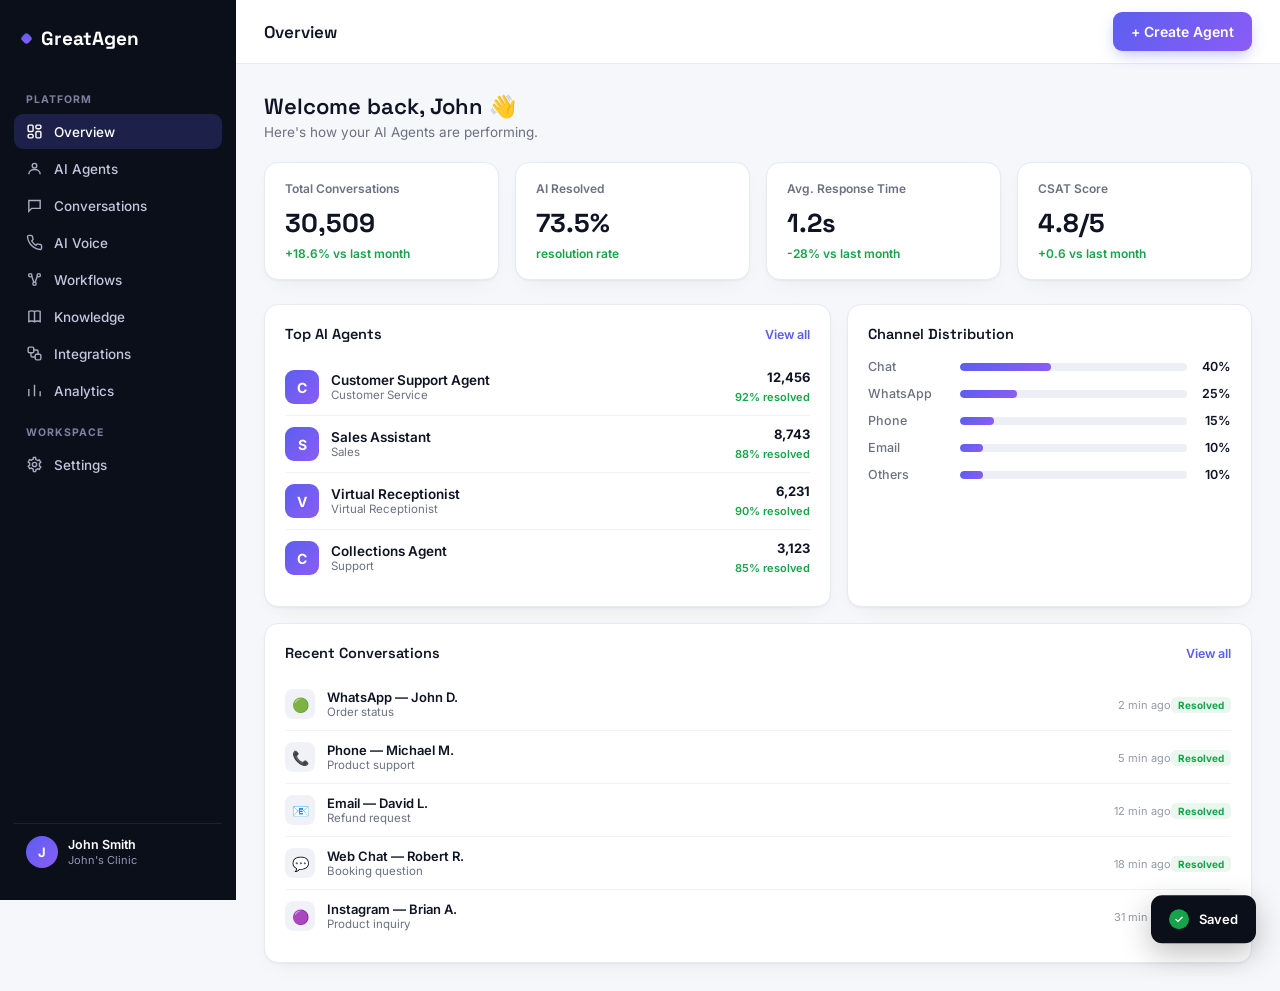
==== commit ff1016a5: "Make the dashboard mobile responsive with a slide-out nav drawer. Add hamburger menu, tighter mobile" ====
--- a/index.html
+++ b/index.html
@@ -11,7 +11,8 @@
 <body>
 
 <div id="screen-app">
-  <aside class="sidebar">
+  <div class="nav-backdrop" id="nav-backdrop" onclick="closeMobileNav()" aria-hidden="true"></div>
+  <aside class="sidebar" id="app-sidebar">
     <div class="brand"><span class="dot"></span> GreatAgen</div>
     <div class="nav-group-label">Platform</div>
     <div class="nav-item active" data-page="overview" onclick="goPage('overview')">
@@ -59,8 +60,13 @@
 
   <div class="main">
     <div class="topbar">
-      <h1 id="topbar-title">Overview</h1>
-      <button class="btn btn-primary" style="width:auto; padding:9px 16px;" onclick="openWizard()">+ Create Agent</button>
+      <div class="topbar-left">
+        <button type="button" class="nav-toggle" id="nav-toggle" onclick="toggleMobileNav()" aria-label="Open menu">
+          <span></span><span></span><span></span>
+        </button>
+        <h1 id="topbar-title">Overview</h1>
+      </div>
+      <button class="btn btn-primary topbar-create" onclick="openWizard()">+ Create Agent</button>
     </div>
 
     <div class="page-content">
--- a/css/styles.css
+++ b/css/styles.css
@@ -33,8 +33,13 @@
   .sidebar-foot .who span{display:block; font-weight:400; color:#9498B6; font-size:11px;}
 
   .main{flex:1; min-width:0;}
-  .topbar{height:64px; border-bottom:1px solid var(--line); background:#fff; display:flex; align-items:center; justify-content:space-between; padding:0 28px; position:sticky; top:0; z-index:5;}
-  .topbar h1{font-size:17px; font-weight:600; margin:0;}
+  .topbar{height:64px; border-bottom:1px solid var(--line); background:#fff; display:flex; align-items:center; justify-content:space-between; padding:0 28px; position:sticky; top:0; z-index:5; gap:12px;}
+  .topbar-left{display:flex; align-items:center; gap:12px; min-width:0;}
+  .topbar h1{font-size:17px; font-weight:600; margin:0; white-space:nowrap; overflow:hidden; text-overflow:ellipsis;}
+  .topbar-create{width:auto; padding:9px 16px; flex-shrink:0;}
+  .nav-toggle{display:none; width:40px; height:40px; border:1px solid var(--line); border-radius:10px; background:#fff; padding:10px 9px; flex-direction:column; justify-content:center; gap:5px; flex-shrink:0;}
+  .nav-toggle span{display:block; height:2px; border-radius:2px; background:var(--ink); width:100%;}
+  .nav-backdrop{display:none;}
   .page-content{padding:28px;}
   .page-header{display:flex; align-items:flex-start; justify-content:space-between; margin-bottom:22px; flex-wrap:wrap; gap:12px;}
   .page-header h2{font-size:22px; margin:0 0 4px; font-weight:600;}
@@ -294,6 +299,7 @@
   .omni-chat-head{padding:14px 18px; border-bottom:1px solid var(--line); display:flex; align-items:center; gap:12px;}
   .omni-chat-head .title{font-size:14px; font-weight:700;}
   .omni-chat-head .sub{font-size:11.5px; color:var(--muted);}
+  .omni-back{display:none; border:1px solid var(--line); background:#fff; width:34px; height:34px; border-radius:9px; font-size:16px; font-weight:700; color:var(--text); flex-shrink:0; align-items:center; justify-content:center; padding:0;}
   .omni-chat-body{flex:1; overflow:auto; padding:18px; display:flex; flex-direction:column; gap:8px; background:#F8F8FC; min-height:280px;}
   .omni-chat-body.wa-theme{background:#E5DDD5; background-image:radial-gradient(rgba(0,0,0,0.03) 1px, transparent 1px); background-size:18px 18px;}
   .omni-bubble{max-width:75%; padding:9px 12px; border-radius:10px; font-size:13px; line-height:1.45; white-space:pre-wrap;}
@@ -506,3 +512,96 @@
     .voice-campaign-card{max-width:none;}
     .voice-col-btn{width:100%; justify-content:center;}
   }
+
+  /* ---------- MOBILE / TABLET SHELL ---------- */
+  @media (max-width:900px){
+    .nav-toggle{display:inline-flex;}
+    .nav-backdrop{
+      display:block;
+      position:fixed; inset:0;
+      background:rgba(11,15,25,0.45);
+      z-index:40;
+      opacity:0; pointer-events:none;
+      transition:opacity .2s ease;
+    }
+    body.nav-open{overflow:hidden;}
+    body.nav-open .nav-backdrop{opacity:1; pointer-events:auto;}
+    .sidebar{
+      position:fixed; left:0; top:0; bottom:0;
+      z-index:45; height:100vh; height:100dvh;
+      transform:translateX(-105%);
+      transition:transform .22s ease;
+      box-shadow:none;
+      overflow-y:auto;
+    }
+    body.nav-open .sidebar{
+      transform:translateX(0);
+      box-shadow:12px 0 40px -12px rgba(0,0,0,0.45);
+    }
+    .topbar{padding:0 14px; height:58px;}
+    .topbar-create{padding:8px 12px; font-size:13px;}
+    .page-content{padding:16px 14px 28px;}
+    .page-header h2{font-size:18px;}
+    .stat-grid{grid-template-columns:1fr 1fr; gap:10px;}
+    .stat-card{padding:14px;}
+    .stat-card .value{font-size:22px;}
+    .agents-grid{grid-template-columns:1fr;}
+    .agent-card .foot{flex-wrap:wrap;}
+    .detail-header{gap:12px;}
+    .detail-header h2{font-size:17px;}
+    .detail-tabs{gap:2px; overflow-x:auto; flex-wrap:nowrap; -webkit-overflow-scrolling:touch; scrollbar-width:none;}
+    .detail-tabs::-webkit-scrollbar{display:none;}
+    .detail-tab{padding:10px 12px; white-space:nowrap; flex-shrink:0;}
+    .voice-enable-bar{flex-direction:column; align-items:flex-start;}
+    .wa-connect-top{flex-wrap:wrap;}
+    .omni-shell{min-height:min(70vh, 560px); position:relative;}
+    .omni-sidebar{min-height:min(70vh, 560px); border-right:none;}
+    .omni-chat{
+      display:none;
+      position:absolute; inset:0;
+      min-height:0;
+      background:#fff;
+      z-index:2;
+    }
+    .omni-shell.thread-open .omni-chat{display:flex;}
+    .omni-shell.thread-open .omni-sidebar{visibility:hidden;}
+    .omni-back{display:inline-flex;}
+    .omni-agent-chip{max-width:90px; overflow:hidden; text-overflow:ellipsis; white-space:nowrap;}
+    .omni-thread .msg{max-width:120px;}
+    .toast{left:14px; right:14px; bottom:14px;}
+    #wizard-overlay{padding:10px; align-items:flex-start;}
+    .wizard{max-height:96vh; border-radius:14px; margin-top:4px;}
+    .wizard-head,.wizard-foot{padding:14px 16px;}
+    .steps{padding:14px 16px 0; flex-wrap:wrap; gap:8px;}
+    .step{flex:1 1 40%; font-size:11px;}
+    .step:not(:last-child)::after{display:none;}
+    .wizard-body{padding:16px; gap:16px;}
+    .wizard-foot{flex-wrap:wrap; gap:10px;}
+    .wizard-foot .right-btns{width:100%; justify-content:flex-end; flex-wrap:wrap;}
+    .preview-panel{position:static;}
+    .campaign-grid{grid-template-columns:1fr 1fr;}
+  }
+
+  @media (max-width:600px){
+    .stat-grid{grid-template-columns:1fr;}
+    .row-2{grid-template-columns:1fr;}
+    .role-grid{grid-template-columns:1fr;}
+    .campaign-grid{grid-template-columns:1fr;}
+    .topbar-create{padding:8px 12px; font-size:0; gap:0;}
+    .topbar-create::before{content:"+ Create"; font-size:12.5px; font-weight:700; line-height:1;}
+    .page-header .btn{width:100%;}
+    .url-row{flex-direction:column;}
+    .url-row .btn{width:100%;}
+    .agent-row .stat{display:none;}
+    .bar-row .bar-label{width:64px; font-size:11px;}
+    .embed-actions{flex-direction:column;}
+    .embed-actions .btn,
+    .embed-actions a.btn{width:100%; justify-content:center;}
+    .voice-enable-actions{width:100%;}
+    .call-modal{padding:28px 18px 22px;}
+  }
+
+  @media (max-width:400px){
+    .topbar h1{font-size:15px;}
+    .page-content{padding:12px 10px 24px;}
+  }
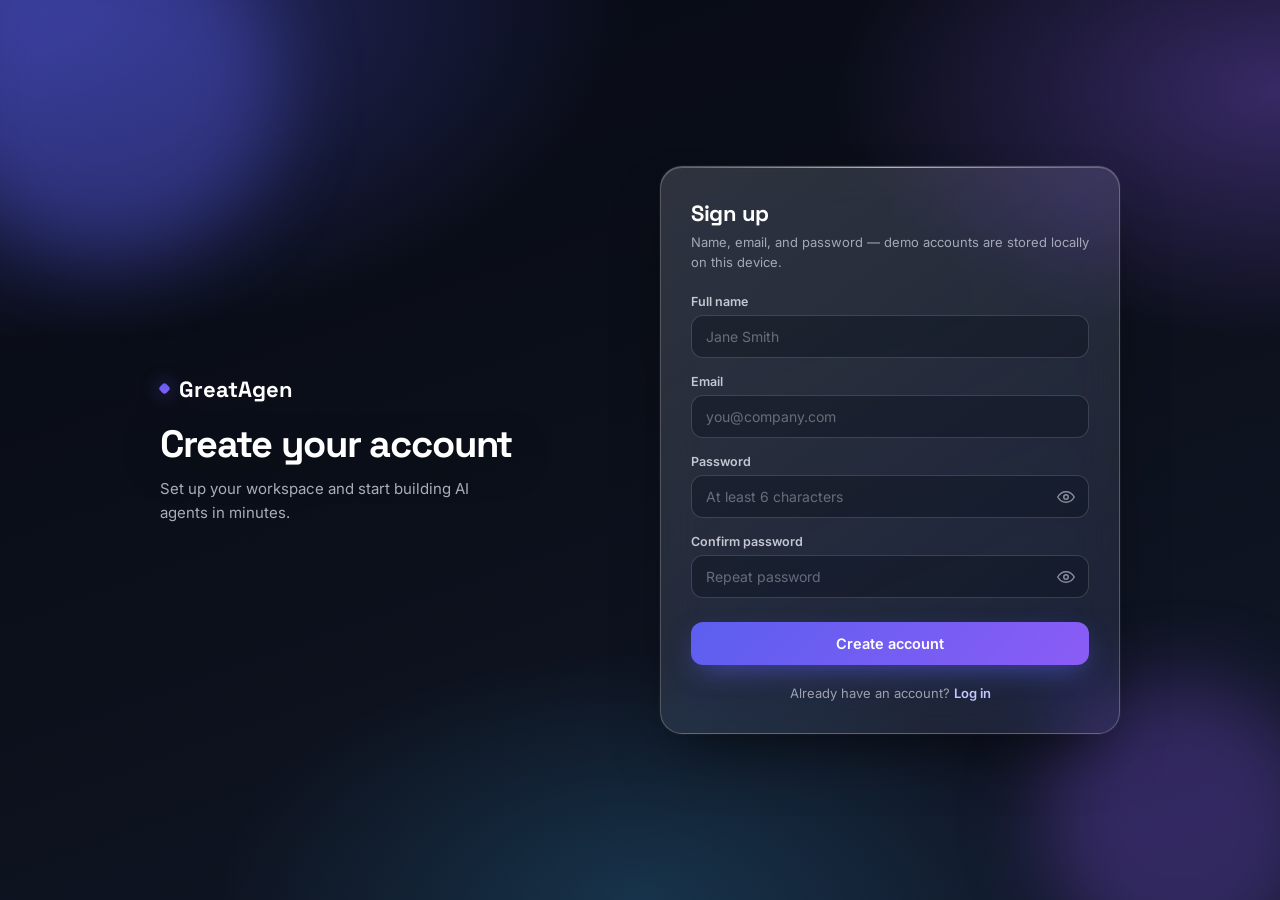
==== commit 3960a995: "Add local auth flow with glass login pages and profile settings. Include signup/login/forgot-passwor" ====
--- a/index.html
+++ b/index.html
@@ -7,6 +7,8 @@
 <link rel="preconnect" href="https://fonts.googleapis.com">
 <link href="https://fonts.googleapis.com/css2?family=Space+Grotesk:wght@500;600;700&family=Inter:wght@400;500;600;700&display=swap" rel="stylesheet">
 <link rel="stylesheet" href="css/styles.css">
+<script src="js/auth.js"></script>
+<script>Auth.requireAuth('signup.html');</script>
 </head>
 <body>
 
@@ -52,9 +54,11 @@
       <svg viewBox="0 0 24 24" fill="none" stroke="currentColor" stroke-width="2"><circle cx="12" cy="12" r="3"/><path d="M19 12a7 7 0 00-.15-1.45l2-1.55-2-3.46-2.36.95a7 7 0 00-2.5-1.45L13.5 2h-3l-.5 2.54a7 7 0 00-2.5 1.45L5.15 5 3.15 8.46l2 1.55a7 7 0 000 2.9l-2 1.55 2 3.46 2.35-.95a7 7 0 002.5 1.45L10.5 22h3l.5-2.54a7 7 0 002.5-1.45l2.36.95 2-3.46-2-1.55c.1-.47.15-.96.15-1.45z"/></svg>
       Settings
     </div>
-    <div class="sidebar-foot">
-      <div class="avatar">J</div>
-      <div class="who">John Smith<span>John's Clinic</span></div>
+    <div class="sidebar-foot-wrap">
+      <button type="button" class="sidebar-foot" id="user-menu-btn" onclick="openProfilePage()" aria-label="Open profile settings">
+        <div class="avatar" id="user-avatar">J</div>
+        <div class="who"><strong id="user-name">User</strong><span id="user-email">email@example.com</span></div>
+      </button>
     </div>
   </aside>
 
@@ -73,7 +77,7 @@
 
       <!-- OVERVIEW -->
       <div id="page-overview" class="page">
-        <div class="page-header"><div><h2>Welcome back, John 👋</h2><p>Here's how your AI Agents are performing.</p></div></div>
+        <div class="page-header"><div><h2 id="overview-welcome">Welcome back 👋</h2><p>Here's how your AI Agents are performing.</p></div></div>
         <div class="stat-grid">
           <div class="stat-card"><div class="label">Total Conversations</div><div class="value" id="kpi-conv">0</div><div class="delta up">+18.6% vs last month</div></div>
           <div class="stat-card"><div class="label">AI Resolved</div><div class="value">73.5%</div><div class="delta up">resolution rate</div></div>
@@ -604,10 +608,105 @@
         </div>
       </div>
 
+      <!-- PROFILE -->
+      <div id="page-profile" class="page hidden">
+        <div class="page-header">
+          <div>
+            <h2>Profile settings</h2>
+            <p>Manage your photo, name, email, password, and account details.</p>
+          </div>
+          <button type="button" class="btn btn-primary btn-sm" onclick="handleLogout()">Log out</button>
+        </div>
+
+        <div class="profile-layout">
+          <div class="card profile-photo-card">
+            <div class="card-head"><h3>Profile picture</h3></div>
+            <div class="profile-photo-row">
+              <div class="profile-photo-preview" id="profile-avatar-preview">J</div>
+              <div>
+                <p class="hint-text" style="margin-top:0;">Upload a square photo (JPG or PNG). Stored on this device for the demo.</p>
+                <div class="embed-actions" style="margin-top:12px;">
+                  <label class="btn btn-primary btn-sm" style="cursor:pointer;">
+                    Change photo
+                    <input type="file" id="profile-avatar-input" accept="image/*" hidden onchange="onProfileAvatarSelected(event)">
+                  </label>
+                  <button type="button" class="btn btn-ghost btn-sm" onclick="removeProfileAvatar()">Remove</button>
+                </div>
+                <p class="auth-error hidden" id="profile-avatar-error" style="margin-top:12px;"></p>
+              </div>
+            </div>
+          </div>
+
+          <div class="card">
+            <div class="card-head"><h3>Account details</h3></div>
+            <form id="profile-details-form" onsubmit="saveProfileDetails(event)">
+              <div class="field">
+                <label for="profile-name">Full name / username</label>
+                <input type="text" id="profile-name" autocomplete="name" required>
+              </div>
+              <div class="field">
+                <label for="profile-email">Email</label>
+                <input type="email" id="profile-email" autocomplete="email" required>
+              </div>
+              <div class="field">
+                <label for="profile-company">Company / workspace</label>
+                <input type="text" id="profile-company" autocomplete="organization" placeholder="Optional">
+              </div>
+              <p class="auth-error hidden" id="profile-details-error"></p>
+              <button type="submit" class="btn btn-primary btn-sm" id="profile-details-btn">Save profile</button>
+            </form>
+          </div>
+
+          <div class="card">
+            <div class="card-head"><h3>Change password</h3></div>
+            <form id="profile-password-form" onsubmit="saveProfilePassword(event)">
+              <div class="field">
+                <label for="profile-current-password">Current password</label>
+                <div class="password-wrap">
+                  <input type="password" id="profile-current-password" autocomplete="current-password" required>
+                  <button type="button" class="password-toggle" onclick="Auth.togglePassword('profile-current-password', this)" aria-label="Show password" title="Show password"><svg viewBox="0 0 24 24" width="18" height="18" fill="none" stroke="currentColor" stroke-width="2" stroke-linecap="round" stroke-linejoin="round" aria-hidden="true"><path d="M1 12s4-7 11-7 11 7 11 7-4 7-11 7S1 12 1 12z"/><circle cx="12" cy="12" r="3"/></svg></button>
+                </div>
+              </div>
+              <div class="field">
+                <label for="profile-new-password">New password</label>
+                <div class="password-wrap">
+                  <input type="password" id="profile-new-password" autocomplete="new-password" placeholder="At least 6 characters" required>
+                  <button type="button" class="password-toggle" onclick="Auth.togglePassword('profile-new-password', this)" aria-label="Show password" title="Show password"><svg viewBox="0 0 24 24" width="18" height="18" fill="none" stroke="currentColor" stroke-width="2" stroke-linecap="round" stroke-linejoin="round" aria-hidden="true"><path d="M1 12s4-7 11-7 11 7 11 7-4 7-11 7S1 12 1 12z"/><circle cx="12" cy="12" r="3"/></svg></button>
+                </div>
+              </div>
+              <div class="field">
+                <label for="profile-confirm-password">Confirm new password</label>
+                <div class="password-wrap">
+                  <input type="password" id="profile-confirm-password" autocomplete="new-password" required>
+                  <button type="button" class="password-toggle" onclick="Auth.togglePassword('profile-confirm-password', this)" aria-label="Show password" title="Show password"><svg viewBox="0 0 24 24" width="18" height="18" fill="none" stroke="currentColor" stroke-width="2" stroke-linecap="round" stroke-linejoin="round" aria-hidden="true"><path d="M1 12s4-7 11-7 11 7 11 7-4 7-11 7S1 12 1 12z"/><circle cx="12" cy="12" r="3"/></svg></button>
+                </div>
+              </div>
+              <p class="auth-error hidden" id="profile-password-error"></p>
+              <button type="submit" class="btn btn-primary btn-sm" id="profile-password-btn">Update password</button>
+            </form>
+          </div>
+
+          <div class="card">
+            <div class="card-head"><h3>Account</h3></div>
+            <p class="hint-text" style="margin-top:0;">Signed in as <strong id="profile-meta-email">—</strong></p>
+            <p class="hint-text" id="profile-meta-created" style="margin-bottom:14px;">Member since —</p>
+            <button type="button" class="btn btn-danger btn-sm" onclick="handleLogout()">Log out of GreatAgen</button>
+          </div>
+        </div>
+      </div>
+
       <!-- SETTINGS -->
       <div id="page-settings" class="page hidden">
         <div class="page-header"><div><h2>Settings</h2><p>Workspace and account preferences.</p></div></div>
-        <div class="placeholder-card"><b>Workspace settings</b>Billing, team members and security settings will appear here.</div>
+        <div class="card" style="max-width:480px;">
+          <div class="card-head"><h3>Account</h3></div>
+          <p class="hint-text" style="margin-top:0;">Update your photo, name, email, and password in Profile settings.</p>
+          <div class="embed-actions" style="margin-top:14px;">
+            <button type="button" class="btn btn-primary btn-sm" onclick="openProfilePage()">Open profile settings</button>
+            <button type="button" class="btn btn-outline btn-sm" onclick="handleLogout()">Log out</button>
+          </div>
+        </div>
+        <div class="placeholder-card" style="margin-top:16px;"><b>Workspace settings</b>Billing, team members and security settings will appear here.</div>
       </div>
 
     </div>
--- a/css/styles.css
+++ b/css/styles.css
@@ -27,10 +27,34 @@
   .nav-item:hover{background:rgba(255,255,255,0.06); color:#fff;}
   .nav-item.active{background:rgba(91,95,239,0.22); color:#fff;}
   .nav-item.active svg{opacity:1;}
-  .sidebar-foot{margin-top:auto; padding:12px; border-top:1px solid rgba(255,255,255,0.08); display:flex; align-items:center; gap:10px;}
-  .avatar{width:32px;height:32px;border-radius:50%; background:var(--grad); color:#fff; display:flex;align-items:center;justify-content:center; font-weight:700; font-size:13px; flex-shrink:0;}
-  .sidebar-foot .who{font-size:12.5px; font-weight:600; color:#fff; line-height:1.3;}
-  .sidebar-foot .who span{display:block; font-weight:400; color:#9498B6; font-size:11px;}
+  .sidebar-foot{margin-top:0; padding:12px; border:none; background:transparent; width:100%; display:flex; align-items:center; gap:10px; text-align:left; color:inherit; border-radius:10px; cursor:pointer;}
+  .sidebar-foot:hover{background:rgba(255,255,255,0.06);}
+  .sidebar-foot-wrap{margin-top:auto; position:relative; border-top:1px solid rgba(255,255,255,0.08); padding-top:8px;}
+  .avatar{width:32px;height:32px;border-radius:50%; background:var(--grad); color:#fff; display:flex;align-items:center;justify-content:center; font-weight:700; font-size:13px; flex-shrink:0; background-size:cover; background-position:center;}
+  .avatar.has-photo{background-color:transparent;}
+  .sidebar-foot .who{font-size:12.5px; font-weight:600; color:#fff; line-height:1.3; min-width:0;}
+  .sidebar-foot .who strong{display:block; font-weight:600; color:#fff; white-space:nowrap; overflow:hidden; text-overflow:ellipsis; max-width:150px;}
+  .sidebar-foot .who span{display:block; font-weight:400; color:#9498B6; font-size:11px; white-space:nowrap; overflow:hidden; text-overflow:ellipsis; max-width:150px;}
+  .user-menu{position:absolute; left:8px; right:8px; bottom:calc(100% + 6px); background:#151A2A; border:1px solid rgba(255,255,255,0.1); border-radius:10px; padding:6px; box-shadow:0 12px 28px rgba(0,0,0,0.35); z-index:6;}
+  .user-menu-item{width:100%; border:none; background:transparent; color:#E8EAF4; text-align:left; padding:10px 12px; border-radius:8px; font-size:13px; font-weight:600; cursor:pointer;}
+  .user-menu-item:hover{background:rgba(255,255,255,0.08);}
+
+  .profile-layout{display:grid; grid-template-columns:1fr 1fr; gap:16px; align-items:start; max-width:960px;}
+  .profile-photo-card{grid-column:1 / -1;}
+  .profile-photo-row{display:flex; gap:20px; align-items:center; flex-wrap:wrap;}
+  .profile-photo-preview{
+    width:88px; height:88px; border-radius:50%;
+    background:var(--grad); color:#fff;
+    display:flex; align-items:center; justify-content:center;
+    font-size:28px; font-weight:700; flex-shrink:0;
+    background-size:cover; background-position:center;
+    border:3px solid #EEF0FF;
+  }
+  .profile-photo-preview.has-photo{background-color:#EEF0FF; color:transparent;}
+  @media (max-width:760px){
+    .profile-layout{grid-template-columns:1fr;}
+    .profile-photo-card{grid-column:auto;}
+  }
 
   .main{flex:1; min-width:0;}
   .topbar{height:64px; border-bottom:1px solid var(--line); background:#fff; display:flex; align-items:center; justify-content:space-between; padding:0 28px; position:sticky; top:0; z-index:5; gap:12px;}
@@ -605,3 +629,211 @@
     .topbar h1{font-size:15px;}
     .page-content{padding:12px 10px 24px;}
   }
+
+  /* ---------- AUTH PAGES (glass) ---------- */
+  .auth-body{
+    position:relative;
+    isolation:isolate;
+    min-height:100vh;
+    min-height:100dvh;
+    overflow:hidden;
+    background:
+      radial-gradient(ellipse 90% 70% at 0% 0%, rgba(91,95,239,0.45), transparent 55%),
+      radial-gradient(ellipse 70% 55% at 100% 10%, rgba(139,92,246,0.35), transparent 50%),
+      radial-gradient(ellipse 60% 50% at 50% 100%, rgba(56,189,248,0.18), transparent 55%),
+      linear-gradient(160deg, #070A14 0%, #0B0F19 45%, #12182A 100%);
+    color:#E8EAF4;
+    display:flex;
+    align-items:center;
+    justify-content:center;
+    padding:32px 18px;
+  }
+  .auth-body::before,
+  .auth-body::after{
+    content:"";
+    position:fixed;
+    border-radius:50%;
+    filter:blur(40px);
+    pointer-events:none;
+    z-index:0;
+  }
+  .auth-body::before{
+    width:340px; height:340px;
+    top:-80px; left:-60px;
+    background:rgba(91,95,239,0.35);
+    animation:authFloat 12s ease-in-out infinite;
+  }
+  .auth-body::after{
+    width:280px; height:280px;
+    bottom:-60px; right:-40px;
+    background:rgba(139,92,246,0.28);
+    animation:authFloat 14s ease-in-out infinite reverse;
+  }
+  @keyframes authFloat{
+    0%,100%{ transform:translate(0,0) scale(1); }
+    50%{ transform:translate(18px,-22px) scale(1.06); }
+  }
+  .auth-shell{
+    position:relative;
+    z-index:1;
+    width:100%;
+    max-width:960px;
+    display:grid;
+    grid-template-columns:1fr 1fr;
+    gap:40px;
+    align-items:center;
+  }
+  .auth-brand .brand{
+    font-size:22px;
+    margin-bottom:20px;
+    color:#fff;
+  }
+  .auth-brand .brand .dot{
+    box-shadow:0 0 18px rgba(91,95,239,0.7);
+  }
+  .auth-brand h1{
+    margin:0 0 12px;
+    font-size:clamp(28px, 4vw, 38px);
+    font-weight:700;
+    letter-spacing:-0.03em;
+    line-height:1.12;
+    color:#fff;
+    text-shadow:0 10px 40px rgba(0,0,0,0.35);
+  }
+  .auth-brand p{
+    margin:0;
+    color:rgba(232,234,244,0.72);
+    font-size:15px;
+    line-height:1.6;
+    max-width:360px;
+  }
+  .auth-card.card,
+  .auth-card{
+    position:relative;
+    padding:32px 30px;
+    border-radius:22px;
+    background:linear-gradient(145deg, rgba(255,255,255,0.16) 0%, rgba(255,255,255,0.06) 100%);
+    border:1px solid rgba(255,255,255,0.22);
+    box-shadow:
+      0 1px 0 rgba(255,255,255,0.2) inset,
+      0 30px 60px -20px rgba(0,0,0,0.55),
+      0 0 0 1px rgba(255,255,255,0.04);
+    backdrop-filter:blur(22px) saturate(160%);
+    -webkit-backdrop-filter:blur(22px) saturate(160%);
+    overflow:hidden;
+  }
+  .auth-card::before{
+    content:"";
+    position:absolute;
+    inset:0 0 auto 0;
+    height:1px;
+    background:linear-gradient(90deg, transparent, rgba(255,255,255,0.55), transparent);
+    pointer-events:none;
+  }
+  .auth-card h2{
+    margin:0 0 6px;
+    font-size:22px;
+    font-weight:700;
+    color:#fff;
+    letter-spacing:-0.02em;
+  }
+  .auth-sub{
+    margin:0 0 22px;
+    color:rgba(232,234,244,0.65);
+    font-size:13px;
+    line-height:1.5;
+  }
+  .auth-card .field label{
+    color:rgba(232,234,244,0.82);
+  }
+  .auth-card .field input,
+  .auth-card .field select{
+    background:rgba(8,12,24,0.35);
+    border:1px solid rgba(255,255,255,0.16);
+    color:#fff;
+    border-radius:12px;
+    padding:12px 14px;
+    transition:border-color .15s ease, box-shadow .15s ease, background .15s ease;
+  }
+  .auth-card .field input::placeholder{
+    color:rgba(232,234,244,0.38);
+  }
+  .auth-card .field input:focus,
+  .auth-card .field select:focus{
+    border-color:rgba(91,95,239,0.85);
+    background:rgba(8,12,24,0.5);
+    box-shadow:0 0 0 3px rgba(91,95,239,0.28);
+  }
+  .auth-submit{
+    width:100%;
+    margin-top:8px;
+    padding:13px 18px;
+    border-radius:12px;
+    font-size:14.5px;
+    box-shadow:0 10px 28px -8px rgba(91,95,239,0.65);
+  }
+  .auth-submit:hover:not(:disabled){
+    opacity:1;
+    filter:brightness(1.05);
+  }
+  .auth-error{
+    margin:0 0 12px;
+    padding:10px 12px;
+    border-radius:10px;
+    background:rgba(220,38,38,0.18);
+    border:1px solid rgba(252,165,165,0.35);
+    color:#FECACA;
+    font-size:12.5px;
+    font-weight:600;
+  }
+  .auth-switch{
+    margin:20px 0 0;
+    text-align:center;
+    font-size:13px;
+    color:rgba(232,234,244,0.62);
+  }
+  .auth-switch a{
+    color:#C4C7FF;
+    font-weight:600;
+  }
+  .auth-switch a:hover{text-decoration:underline; color:#fff;}
+  .field-label-row{display:flex; align-items:center; justify-content:space-between; gap:10px; margin-bottom:6px;}
+  .field-label-row label{margin-bottom:0;}
+  .forgot-link{
+    font-size:12px;
+    font-weight:600;
+    color:#C4C7FF;
+    white-space:nowrap;
+  }
+  .forgot-link:hover{text-decoration:underline; color:#fff;}
+  .password-wrap{position:relative; display:flex; align-items:center;}
+  .password-wrap input{width:100%; padding-right:46px;}
+  .auth-card .password-toggle{
+    position:absolute; right:6px; top:50%; transform:translateY(-50%);
+    width:34px; height:34px; padding:0;
+    border:none; background:transparent; color:rgba(232,234,244,0.55);
+    border-radius:8px; cursor:pointer;
+    display:inline-flex; align-items:center; justify-content:center;
+  }
+  .password-toggle svg{display:block;}
+  .auth-card .password-toggle:hover{
+    background:rgba(255,255,255,0.1);
+    color:#fff;
+  }
+  @media (max-width:760px){
+    .auth-shell{grid-template-columns:1fr; gap:22px; max-width:440px;}
+    .auth-brand{text-align:center;}
+    .auth-brand p{max-width:none; margin:0 auto;}
+    .auth-brand .brand{justify-content:center;}
+    .auth-card{padding:26px 20px;}
+  }
+
+  /* Password toggles on light pages (e.g. profile) */
+  .password-toggle{
+    position:absolute; right:6px; top:50%; transform:translateY(-50%);
+    width:34px; height:34px; padding:0;
+    border:none; background:transparent; color:var(--muted);
+    border-radius:8px; cursor:pointer;
+    display:inline-flex; align-items:center; justify-content:center;
+  }
+  .password-toggle:hover{background:#F1F2F8; color:var(--text);}
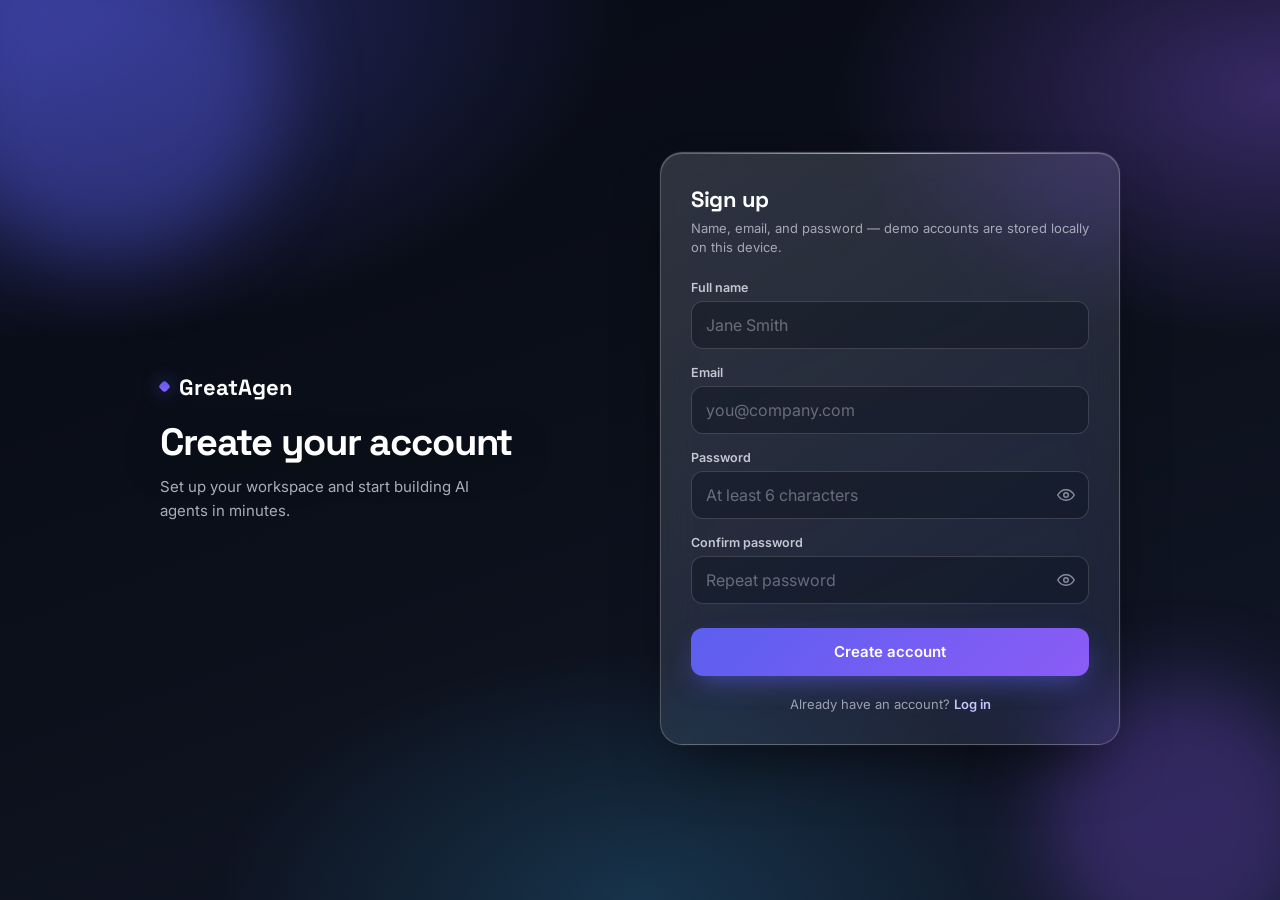
==== commit 784e10ae: "Scope dashboard data per user so new accounts start clean. Store agents and inbox under each user id" ====
--- a/index.html
+++ b/index.html
@@ -79,10 +79,10 @@
       <div id="page-overview" class="page">
         <div class="page-header"><div><h2 id="overview-welcome">Welcome back 👋</h2><p>Here's how your AI Agents are performing.</p></div></div>
         <div class="stat-grid">
-          <div class="stat-card"><div class="label">Total Conversations</div><div class="value" id="kpi-conv">0</div><div class="delta up">+18.6% vs last month</div></div>
-          <div class="stat-card"><div class="label">AI Resolved</div><div class="value">73.5%</div><div class="delta up">resolution rate</div></div>
-          <div class="stat-card"><div class="label">Avg. Response Time</div><div class="value">1.2s</div><div class="delta up">-28% vs last month</div></div>
-          <div class="stat-card"><div class="label">CSAT Score</div><div class="value">4.8/5</div><div class="delta up">+0.6 vs last month</div></div>
+          <div class="stat-card"><div class="label">Total Conversations</div><div class="value" id="kpi-conv">0</div><div class="delta" id="kpi-conv-delta">No conversations yet — create an agent to get started</div></div>
+          <div class="stat-card"><div class="label">AI Resolved</div><div class="value" id="kpi-resolved">—</div><div class="delta" id="kpi-resolved-delta">waiting for activity</div></div>
+          <div class="stat-card"><div class="label">Avg. Response Time</div><div class="value" id="kpi-avg">—</div><div class="delta" id="kpi-avg-delta">—</div></div>
+          <div class="stat-card"><div class="label">CSAT Score</div><div class="value" id="kpi-csat">—</div><div class="delta" id="kpi-csat-delta">—</div></div>
         </div>
         <div class="grid-2">
           <div class="card">
@@ -91,11 +91,7 @@
           </div>
           <div class="card">
             <div class="card-head"><h3>Channel Distribution</h3></div>
-            <div class="bar-row"><span class="bar-label">Chat</span><div class="bar-track"><div class="bar-fill" style="width:40%"></div></div><span class="bar-pct">40%</span></div>
-            <div class="bar-row"><span class="bar-label">WhatsApp</span><div class="bar-track"><div class="bar-fill" style="width:25%"></div></div><span class="bar-pct">25%</span></div>
-            <div class="bar-row"><span class="bar-label">Phone</span><div class="bar-track"><div class="bar-fill" style="width:15%"></div></div><span class="bar-pct">15%</span></div>
-            <div class="bar-row"><span class="bar-label">Email</span><div class="bar-track"><div class="bar-fill" style="width:10%"></div></div><span class="bar-pct">10%</span></div>
-            <div class="bar-row"><span class="bar-label">Others</span><div class="bar-track"><div class="bar-fill" style="width:10%"></div></div><span class="bar-pct">10%</span></div>
+            <div id="channel-distribution"></div>
           </div>
         </div>
         <div class="card" style="margin-top:16px;">
@@ -416,8 +412,8 @@
           <div class="stat-grid">
             <div class="stat-card"><div class="label">Conversations Handled</div><div class="value" id="an-conv">—</div></div>
             <div class="stat-card"><div class="label">Resolution Rate</div><div class="value" id="an-rate">—</div></div>
-            <div class="stat-card"><div class="label">Avg. Response Time</div><div class="value">1.2s</div></div>
-            <div class="stat-card"><div class="label">CSAT Score</div><div class="value">4.7/5</div></div>
+            <div class="stat-card"><div class="label">Avg. Response Time</div><div class="value" id="an-avg">—</div></div>
+            <div class="stat-card"><div class="label">CSAT Score</div><div class="value" id="an-csat">—</div></div>
           </div>
         </div>
       </div>
@@ -595,15 +591,15 @@
       <div id="page-analytics" class="page hidden">
         <div class="page-header"><div><h2>Analytics</h2><p>Monitor performance and improve over time.</p></div></div>
         <div class="stat-grid">
-          <div class="stat-card"><div class="label">Total Conversations</div><div class="value">0</div><div class="delta up">+18.6%</div></div>
-          <div class="stat-card"><div class="label">AI Resolved</div><div class="value">73.5%</div><div class="delta up">resolution rate</div></div>
-          <div class="stat-card"><div class="label">Conversion Rate</div><div class="value">18.6%</div><div class="delta up">+12%</div></div>
-          <div class="stat-card"><div class="label">CSAT Score</div><div class="value">4.8/5</div><div class="delta up">+0.6</div></div>
+          <div class="stat-card"><div class="label">Total Conversations</div><div class="value" id="an-page-conv">0</div><div class="delta" id="an-page-conv-delta">Your workspace</div></div>
+          <div class="stat-card"><div class="label">AI Resolved</div><div class="value" id="an-page-resolved">—</div><div class="delta">resolution rate</div></div>
+          <div class="stat-card"><div class="label">Activity Score</div><div class="value" id="an-page-conversion">—</div><div class="delta">based on agents &amp; chats</div></div>
+          <div class="stat-card"><div class="label">CSAT Score</div><div class="value" id="an-page-csat">—</div><div class="delta">from resolved chats</div></div>
         </div>
         <div class="card">
           <div class="card-head"><h3>AI Recommendations</h3></div>
-          <div style="font-size:13px; line-height:2; color:var(--text);">
-            • Add more knowledge about shipping policies<br>• Improve response time for product support<br>• Consider automation for refund requests
+          <div id="an-page-tips" style="font-size:13px; line-height:2; color:var(--text);">
+            • Create your first AI agent<br>• Add a website URL under Knowledge<br>• Connect WhatsApp or Voice to start conversations
           </div>
         </div>
       </div>
--- a/css/styles.css
+++ b/css/styles.css
@@ -636,7 +636,9 @@
     isolation:isolate;
     min-height:100vh;
     min-height:100dvh;
-    overflow:hidden;
+    overflow-x:hidden;
+    overflow-y:auto;
+    -webkit-overflow-scrolling:touch;
     background:
       radial-gradient(ellipse 90% 70% at 0% 0%, rgba(91,95,239,0.45), transparent 55%),
       radial-gradient(ellipse 70% 55% at 100% 10%, rgba(139,92,246,0.35), transparent 50%),
@@ -647,6 +649,11 @@
     align-items:center;
     justify-content:center;
     padding:32px 18px;
+    padding:
+      max(24px, env(safe-area-inset-top))
+      max(16px, env(safe-area-inset-right))
+      max(28px, env(safe-area-inset-bottom))
+      max(16px, env(safe-area-inset-left));
   }
   .auth-body::before,
   .auth-body::after{
@@ -753,6 +760,8 @@
     color:#fff;
     border-radius:12px;
     padding:12px 14px;
+    font-size:16px; /* prevents iOS zoom on focus */
+    min-height:48px;
     transition:border-color .15s ease, box-shadow .15s ease, background .15s ease;
   }
   .auth-card .field input::placeholder{
@@ -767,9 +776,10 @@
   .auth-submit{
     width:100%;
     margin-top:8px;
-    padding:13px 18px;
+    padding:14px 18px;
+    min-height:48px;
     border-radius:12px;
-    font-size:14.5px;
+    font-size:15px;
     box-shadow:0 10px 28px -8px rgba(91,95,239,0.65);
   }
   .auth-submit:hover:not(:disabled){
@@ -820,12 +830,89 @@
     background:rgba(255,255,255,0.1);
     color:#fff;
   }
-  @media (max-width:760px){
-    .auth-shell{grid-template-columns:1fr; gap:22px; max-width:440px;}
+  @media (max-width:900px){
+    .auth-shell{
+      grid-template-columns:1fr;
+      gap:24px;
+      max-width:460px;
+    }
     .auth-brand{text-align:center;}
     .auth-brand p{max-width:none; margin:0 auto;}
     .auth-brand .brand{justify-content:center;}
-    .auth-card{padding:26px 20px;}
+  }
+
+  @media (max-width:760px){
+    .auth-body{
+      align-items:flex-start;
+      padding-top:max(20px, env(safe-area-inset-top));
+    }
+    .auth-shell{
+      gap:18px;
+      max-width:440px;
+      width:100%;
+      margin:0 auto;
+    }
+    .auth-brand h1{
+      font-size:clamp(24px, 7vw, 30px);
+      margin-bottom:8px;
+    }
+    .auth-brand p{
+      font-size:13.5px;
+      line-height:1.5;
+    }
+    .auth-brand .brand{
+      font-size:19px;
+      margin-bottom:12px;
+    }
+    .auth-card{
+      padding:22px 18px;
+      border-radius:18px;
+      width:100%;
+    }
+    .auth-card h2{font-size:20px;}
+    .auth-sub{font-size:12.5px; margin-bottom:18px;}
+    .auth-card .field{margin-bottom:14px;}
+    .field-label-row{
+      flex-wrap:wrap;
+      gap:4px 10px;
+    }
+    .forgot-link{
+      font-size:12.5px;
+      padding:4px 0;
+    }
+    .auth-card .password-toggle,
+    .password-toggle{
+      width:44px;
+      height:44px;
+      right:2px;
+    }
+    .password-wrap input{padding-right:50px;}
+    .auth-body::before{
+      width:220px; height:220px;
+      top:-60px; left:-80px;
+    }
+    .auth-body::after{
+      width:180px; height:180px;
+      bottom:-40px; right:-60px;
+    }
+    .auth-switch{font-size:13px; line-height:1.5;}
+  }
+
+  @media (max-width:420px){
+    .auth-body{
+      padding-left:12px;
+      padding-right:12px;
+    }
+    .auth-brand p{display:none;} /* keep brand + title; card carries the message */
+    .auth-card{padding:20px 14px; border-radius:16px;}
+    .auth-card h2{font-size:18px;}
+    .auth-submit{font-size:14.5px;}
+  }
+
+  @media (max-height:700px) and (max-width:900px){
+    .auth-body{align-items:flex-start;}
+    .auth-brand h1{font-size:22px;}
+    .auth-brand{margin-bottom:0;}
   }
 
   /* Password toggles on light pages (e.g. profile) */
@@ -837,3 +924,15 @@
     display:inline-flex; align-items:center; justify-content:center;
   }
   .password-toggle:hover{background:#F1F2F8; color:var(--text);}
+
+  @media (max-width:760px){
+    .profile-layout{grid-template-columns:1fr;}
+    .profile-photo-card{grid-column:auto;}
+    .profile-photo-row{flex-direction:column; align-items:flex-start;}
+    .page-profile .page-header,
+    #page-profile .page-header{
+      flex-direction:column;
+      align-items:stretch;
+    }
+    #page-profile .page-header .btn{width:100%;}
+  }
